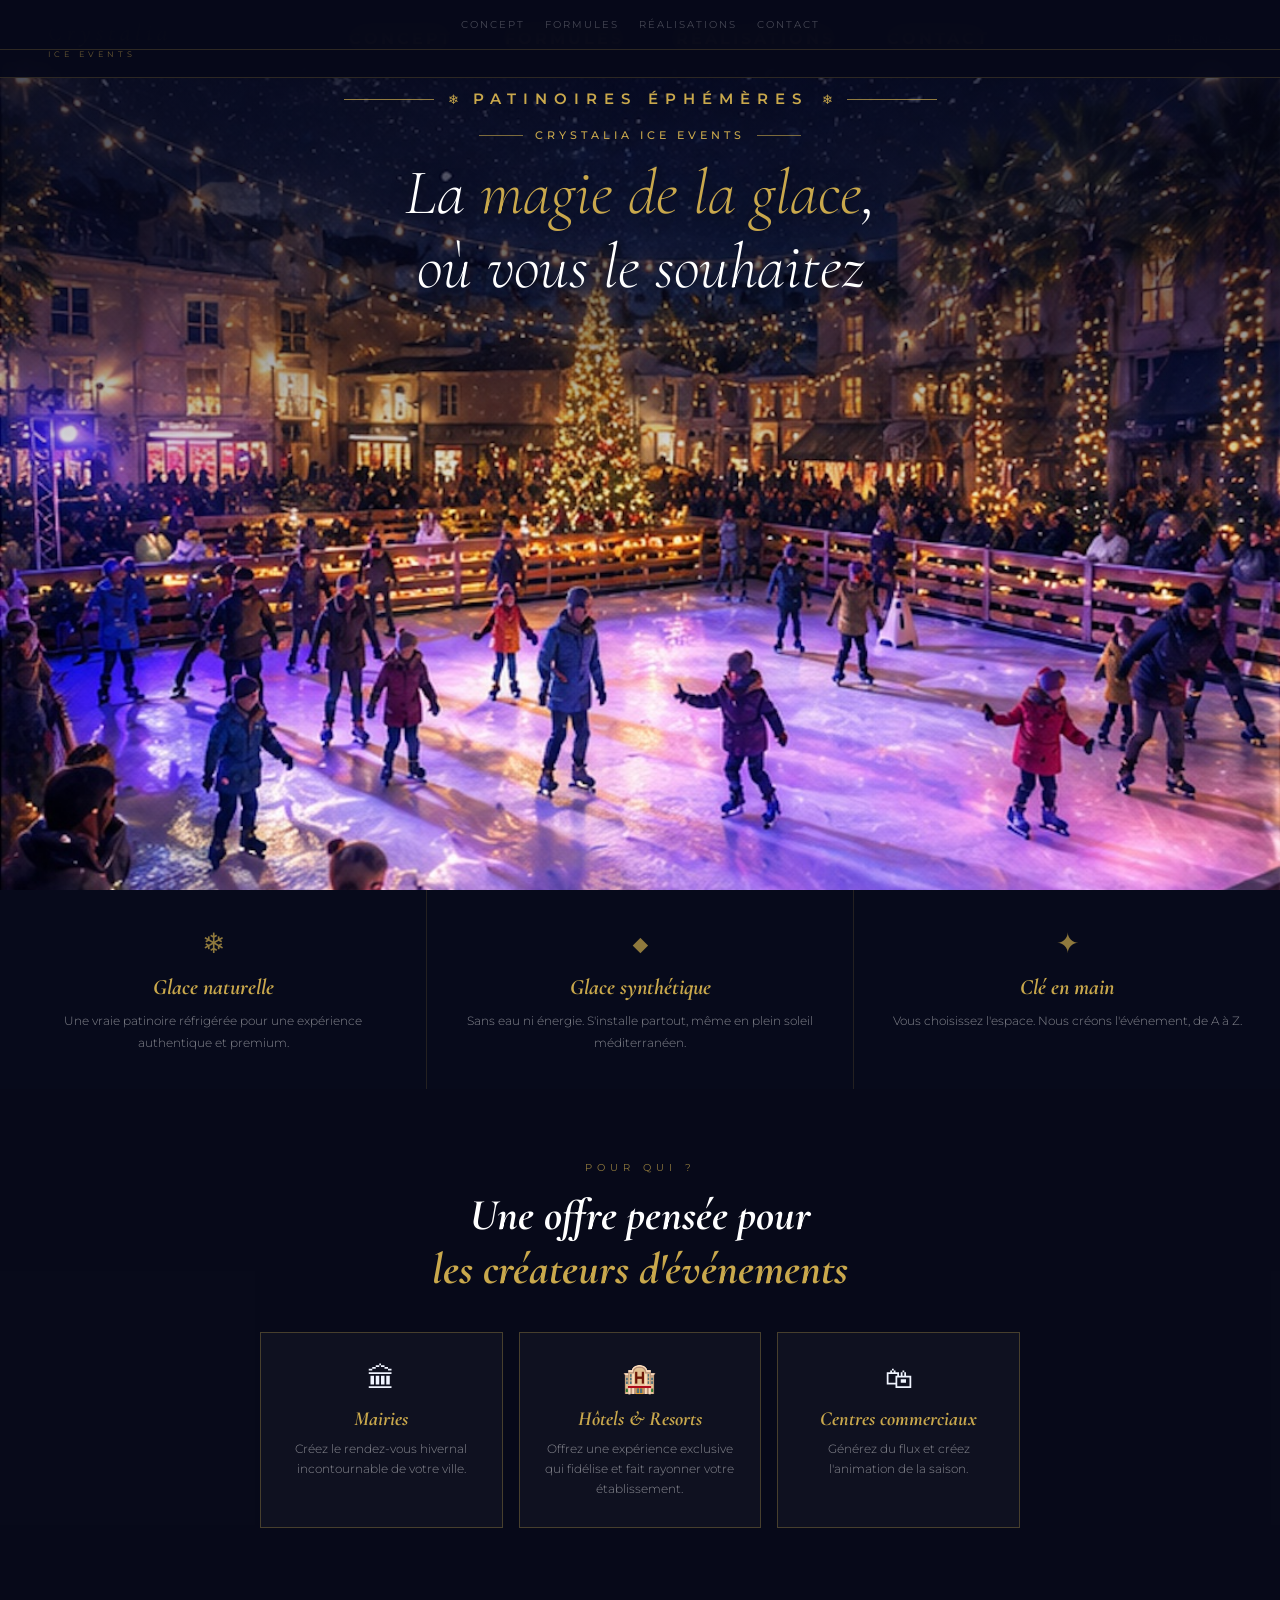
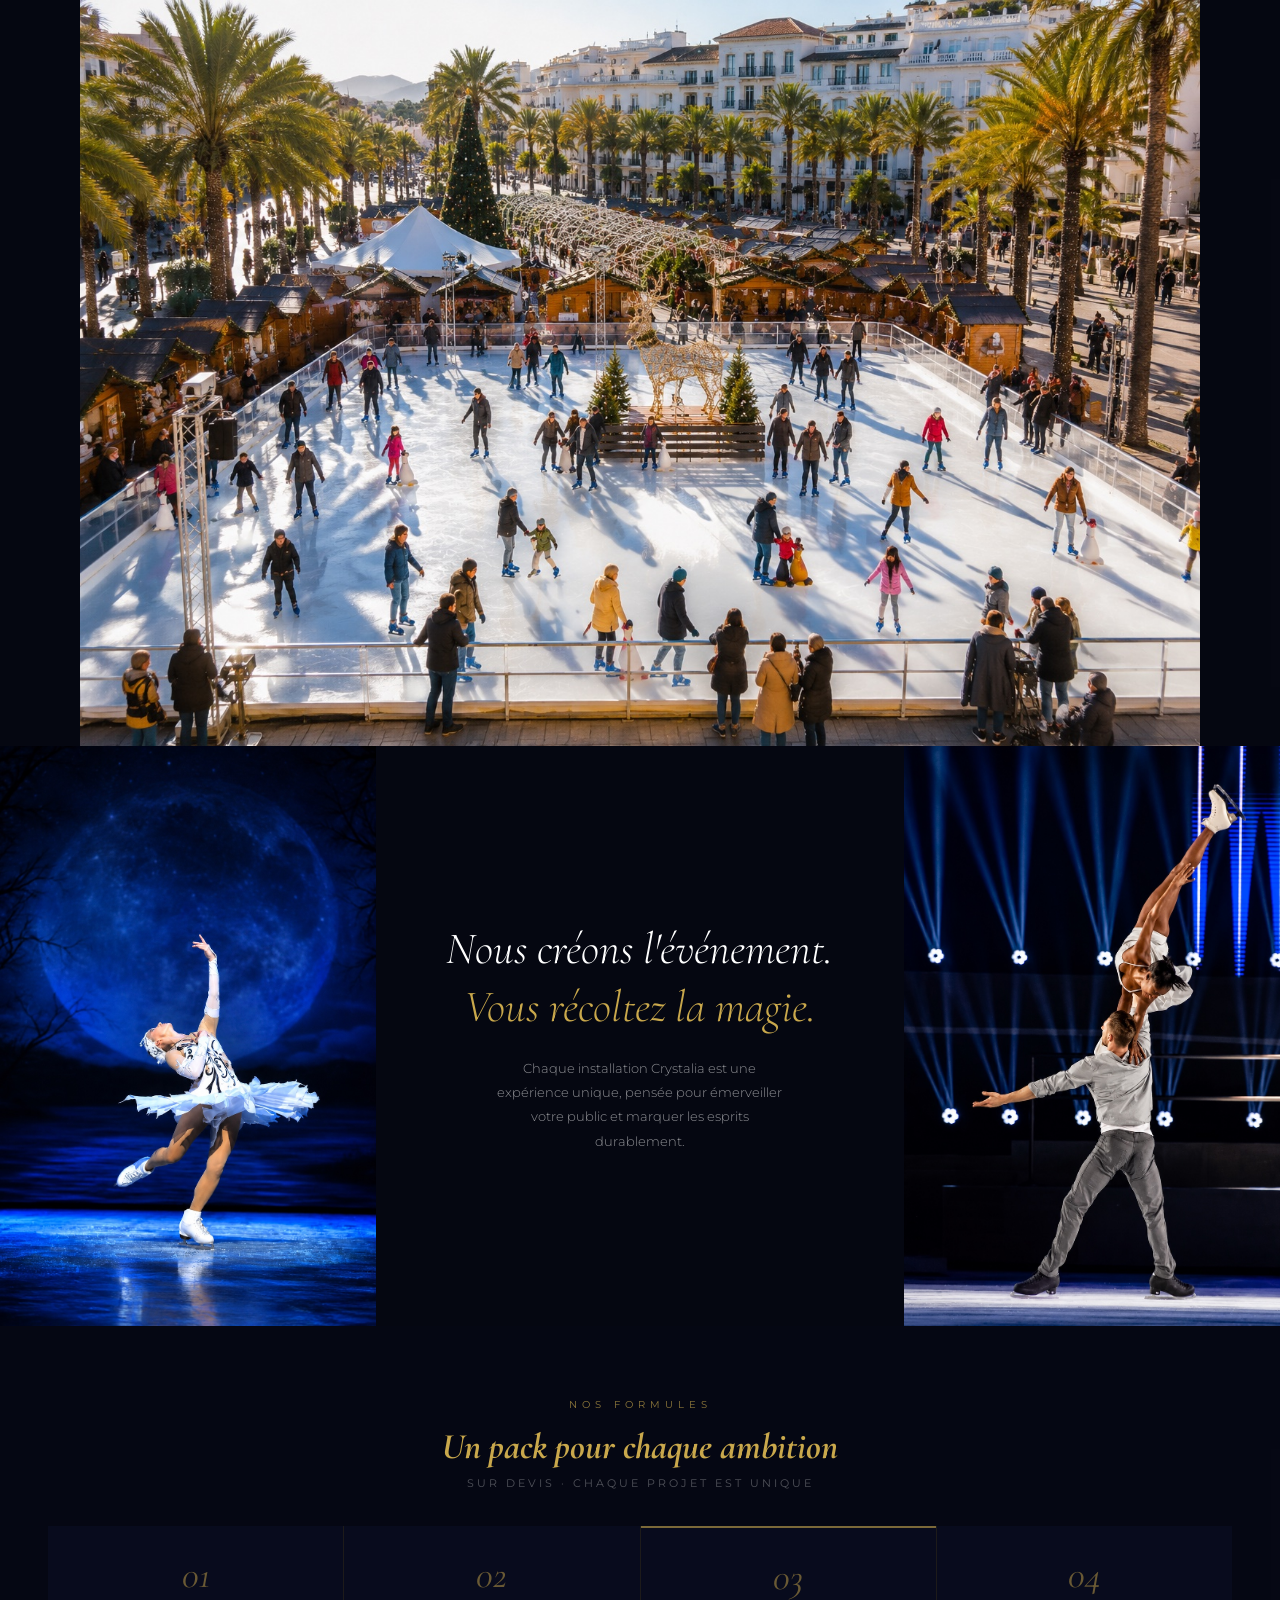
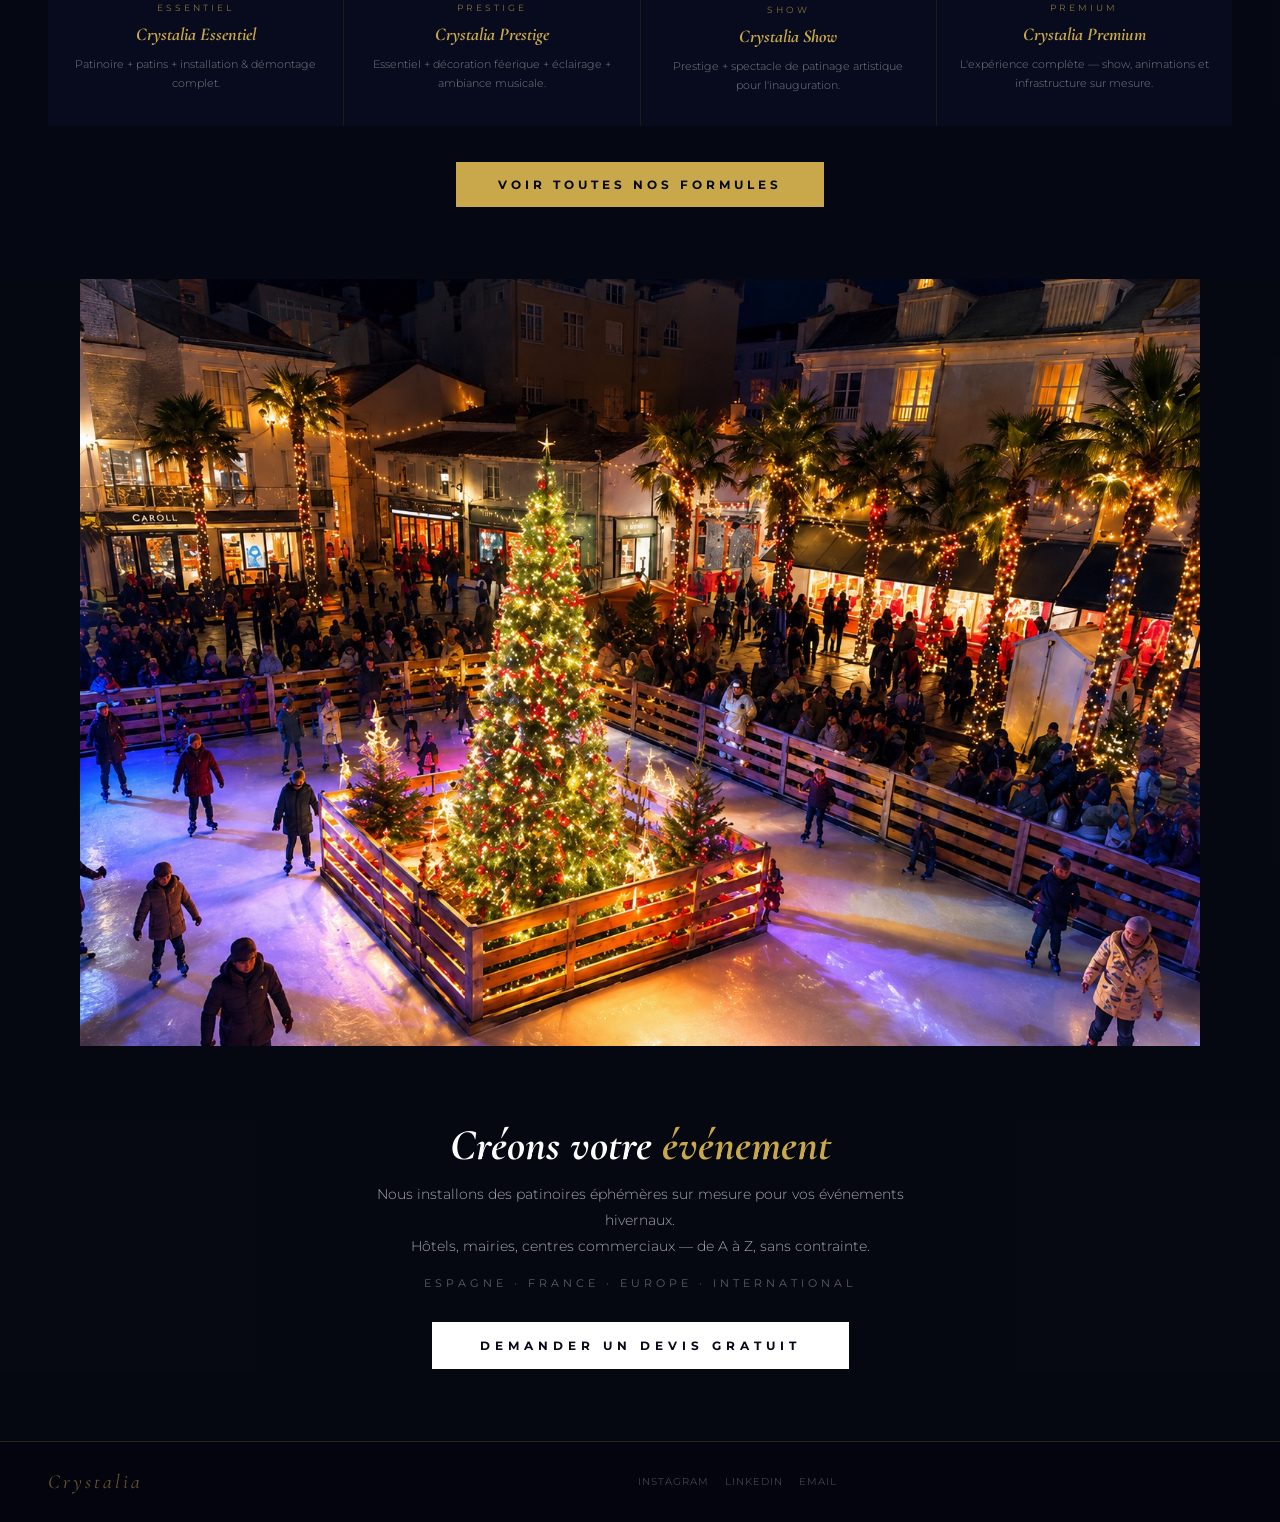
==== index.html @ fbc1ef0c "Update index.html" ====
<!DOCTYPE html>
<html lang="fr">
<head>
  <meta charset="UTF-8" />
  <meta name="viewport" content="width=device-width, initial-scale=1.0" />
  <title>Crystalia Ice — Patinoires éphémères de prestige</title>
  <meta name="description" content="Crystalia Ice crée des patinoires éphémères sur mesure pour hôtels, mairies et centres commerciaux." />
  <link rel="preconnect" href="https://fonts.googleapis.com" />
  <link rel="preconnect" href="https://fonts.gstatic.com" crossorigin />
  <link href="https://fonts.googleapis.com/css2?family=Cormorant+Garamond:ital,wght@0,300;0,400;0,500;1,300;1,400;1,500&family=Montserrat:wght@300;400;500;600;700&display=swap" rel="stylesheet" />
  <style>
    * { box-sizing: border-box; margin: 0; padding: 0; }
    :root { --gold: #c9a84c; --night: #07091a; }
    html { scroll-behavior: smooth; }
    body { background: var(--night); color: #f0f4ff; font-family: 'Montserrat', sans-serif; overflow-x: hidden; }

    /* ── NAV ── */
    nav {
      position: fixed;
      top: 0; left: 0; right: 0;
      z-index: 999;
      display: flex;
      justify-content: space-between;
      align-items: center;
      padding: 18px 48px;
      background: rgba(7,9,26,0.95);
      border-bottom: 1px solid rgba(201,168,76,0.2);
      backdrop-filter: blur(12px);
    }
    .nav-logo { text-decoration: none; display: block; }
    .nav-logo-main { font-family: 'Cormorant Garamond', serif; font-size: 24px; font-style: italic; color: var(--gold); letter-spacing: 5px; display: block; }
    .nav-logo-sub { font-size: 8px; letter-spacing: 4px; color: rgba(201,168,76,0.5); text-transform: uppercase; margin-top: 2px; display: block; text-decoration: none; }
    .nav-links { display: flex; gap: 52px; list-style: none; }
    .nav-links a { font-size: 16px; color: var(--gold); letter-spacing: 3px; text-transform: uppercase; font-weight: 700; text-decoration: none; }
    .nav-links a:hover { color: var(--gold); }
    .nav-lang { display: flex; gap: 10px; }
    .nav-lang span { font-size: 11px; color: rgba(255,255,255,0.4); cursor: pointer; }
    .nav-lang span.active { color: var(--gold); }

    /* ── HERO ── */
    .hero {
      margin-top: 62px;
      position: relative;
      height: 92vh;
      min-height: 600px;
      overflow: hidden;
      display: flex;
      flex-direction: column;
      justify-content: flex-start;
    }
    .hero-img {
      position: absolute;
      inset: 0;
      width: 100%;
      height: 100%;
      object-fit: cover;
      object-position: center;
      z-index: 0;
    }
    .hero-gradient {
      position: absolute;
      inset: 0;
      background: linear-gradient(
        to bottom,
        rgba(7,9,26,0.72) 0%,
        rgba(7,9,26,0.55) 25%,
        rgba(7,9,26,0.0) 55%,
        rgba(7,9,26,0.0) 100%
      );
      z-index: 1;
    }
    /* TAG EN HAUT */
    .hero-top-tag {
      position: relative;
      z-index: 2;
      text-align: center;
      padding: 22px 40px 0;
    }
    .tag-orn {
      display: inline-flex;
      align-items: center;
      gap: 14px;
    }
    .tag-line {
      width: 90px;
      height: 0.5px;
      background: rgba(201,168,76,0.7);
    }
    .tag-flake {
      color: var(--gold);
      font-size: 13px;
    }
    .tag-label {
      font-family: 'Montserrat', sans-serif;
      font-size: 15px;
      font-weight: 600;
      letter-spacing: 7px;
      color: var(--gold);
      text-transform: uppercase;
    }
    /* TEXTE SOUS LE TAG */
    .hero-text {
      position: relative;
      z-index: 2;
      width: 100%;
      text-align: center;
      padding: 20px 40px 0;
    }
    .hero-orn { display: flex; align-items: center; gap: 12px; justify-content: center; margin-bottom: 14px; }
    .orn-line { width: 44px; height: 0.5px; background: rgba(201,168,76,0.6); }
    .orn-tag { font-size: 11px; letter-spacing: 4px; color: var(--gold); text-transform: uppercase; font-weight: 500; }
    .hero-text h1 {
      font-family: 'Cormorant Garamond', serif;
      font-size: clamp(36px, 5vw, 64px);
      font-weight: 300;
      font-style: italic;
      color: #fff;
      line-height: 1.15;
      margin-bottom: 14px;
      text-shadow: 0 2px 20px rgba(0,0,0,0.6);
    }
    .hero-text h1 em { color: var(--gold); }
    .hero-text p {
      font-size: 15px;
      color: rgba(255,255,255,0.9);
      max-width: 520px;
      line-height: 1.8;
      margin: 0 auto 28px;
      font-weight: 300;
      text-shadow: 0 1px 8px rgba(0,0,0,0.6);
    }
    .btn-white { background: #fff; color: var(--night); padding: 16px 48px; font-size: 12px; font-weight: 700; letter-spacing: 5px; text-transform: uppercase; border: none; cursor: pointer; font-family: 'Montserrat', sans-serif; text-decoration: none; display: inline-block; }
    .btn-gold { background: var(--gold); color: var(--night); padding: 15px 42px; font-size: 12px; font-weight: 700; letter-spacing: 4px; text-transform: uppercase; border: none; cursor: pointer; font-family: 'Montserrat', sans-serif; text-decoration: none; display: inline-block; }

    /* ── PILIERS ── */
    .piliers { display: grid; grid-template-columns: repeat(3, 1fr); gap: 1px; background: rgba(201,168,76,0.15); }
    .pilier { background: rgba(8,11,28,0.99); padding: 36px 28px; text-align: center; }
    .pilier-icon { font-size: 28px; color: rgba(201,168,76,0.7); margin-bottom: 14px; display: block; }
    .pilier h3 { font-family: 'Cormorant Garamond', serif; font-size: 22px; font-style: italic; color: var(--gold); margin-bottom: 10px; }
    .pilier p { font-size: 12px; color: rgba(255,255,255,0.5); line-height: 1.8; font-weight: 300; }

    /* ── SECTIONS TEXTE ── */
    .sec-tag { font-size: 10px; letter-spacing: 5px; color: rgba(201,168,76,0.7); text-transform: uppercase; margin-bottom: 14px; display: block; }
    .section-dark { background: rgba(8,10,26,0.99); padding: 72px 48px; text-align: center; }
    .section-dark h2 { font-family: 'Cormorant Garamond', serif; font-size: clamp(28px, 4vw, 44px); font-style: italic; color: #fff; margin-bottom: 36px; }
    .section-dark h2 em { color: var(--gold); }

    /* ── CIBLES ── */
    .cibles-grid { display: grid; grid-template-columns: repeat(3, 1fr); gap: 16px; max-width: 760px; margin: 0 auto; }
    .cible { border: 0.5px solid rgba(201,168,76,0.3); padding: 28px 22px; background: rgba(255,255,255,0.03); }
    .cible-icon { font-size: 28px; margin-bottom: 12px; display: block; }
    .cible h3 { font-family: 'Cormorant Garamond', serif; font-size: 20px; font-style: italic; color: var(--gold); margin-bottom: 8px; }
    .cible p { font-size: 12px; color: rgba(255,255,255,0.5); line-height: 1.65; font-weight: 300; }

    /* ── IMAGE SECTION ── */
    .section-image { background: rgba(6,8,18,0.99); padding: 0 80px 0; line-height: 0; }
    .section-image img { width: 100%; height: auto; display: block; }

    /* ── TRIO ── */
    .section-trio { display: grid; grid-template-columns: 1fr 1.4fr 1fr; background: rgba(6,8,18,0.99); min-height: 580px; }
    .trio-photo { overflow: hidden; }
    .trio-photo img { width: 100%; height: 100%; object-fit: cover; object-position: center top; display: block; }
    .trio-text { display: flex; flex-direction: column; align-items: center; justify-content: center; text-align: center; padding: 60px 40px; background: rgba(6,8,18,0.99); }
    .trio-text h2 { font-family: 'Cormorant Garamond', serif; font-size: clamp(28px, 3.5vw, 48px); font-style: italic; font-weight: 300; color: #fff; line-height: 1.3; margin-bottom: 20px; }
    .trio-text h2 em { color: var(--gold); }
    .trio-text p { font-size: 13px; color: rgba(255,255,255,0.55); line-height: 1.85; font-weight: 300; max-width: 300px; }

    /* ── FORMULES ── */
    .formules { background: rgba(6,8,20,0.99); padding: 72px 48px; }
    .formules-header { text-align: center; margin-bottom: 36px; }
    .formules-header h2 { font-family: 'Cormorant Garamond', serif; font-size: clamp(26px, 4vw, 36px); font-style: italic; color: #fff; margin-bottom: 8px; }
    .formules-header h2 em { color: var(--gold); }
    .formules-header p { font-size: 11px; color: rgba(255,255,255,0.3); letter-spacing: 3px; text-transform: uppercase; }
    .formules-grid { display: grid; grid-template-columns: repeat(4, 1fr); gap: 1px; background: rgba(201,168,76,0.12); margin-bottom: 36px; }
    .f-card { background: rgba(9,12,30,0.99); padding: 30px 20px; text-align: center; }
    .f-card.featured { border-top: 2px solid rgba(201,168,76,0.6); }
    .f-num { font-family: 'Cormorant Garamond', serif; font-size: 38px; font-style: italic; color: rgba(201,168,76,0.5); line-height: 1; margin-bottom: 8px; }
    .f-tag { font-size: 9px; letter-spacing: 3px; text-transform: uppercase; color: rgba(201,168,76,0.65); margin-bottom: 10px; display: block; }
    .f-card h3 { font-family: 'Cormorant Garamond', serif; font-size: 18px; font-style: italic; color: var(--gold); margin-bottom: 10px; }
    .f-card p { font-size: 11px; color: rgba(255,255,255,0.45); line-height: 1.75; font-weight: 300; }
    .formules-cta { text-align: center; }

    /* ── CTA ── */
    .section-cta { background: rgba(6,8,18,0.99); padding: 72px 48px; text-align: center; }
    .section-cta h2 { font-family: 'Cormorant Garamond', serif; font-size: clamp(28px, 4vw, 44px); font-style: italic; color: #fff; margin-bottom: 10px; }
    .section-cta h2 em { color: var(--gold); }
    .section-cta .cta-desc { font-size: 14px; color: rgba(255,255,255,0.65); line-height: 1.85; font-weight: 300; max-width: 560px; margin: 0 auto 16px; letter-spacing: 0; text-transform: none; }
    .section-cta .cta-sub { font-size: 11px; color: rgba(255,255,255,0.35); letter-spacing: 4px; text-transform: uppercase; margin-bottom: 32px; }

    /* ── FOOTER ── */
    footer { padding: 28px 48px; background: rgba(4,5,14,0.99); border-top: 0.5px solid rgba(201,168,76,0.2); display: grid; grid-template-columns: 1fr 1fr 1fr; align-items: center; }
    .footer-logo { font-family: 'Cormorant Garamond', serif; font-size: 20px; font-style: italic; color: rgba(201,168,76,0.5); letter-spacing: 3px; }
    .footer-nav { display: flex; gap: 20px; justify-content: center; }
    .footer-nav a { font-size: 10px; color: rgba(255,255,255,0.25); letter-spacing: 2px; text-transform: uppercase; text-decoration: none; }
    .footer-nav a:hover { color: var(--gold); }
    .footer-social { display: flex; gap: 16px; justify-content: flex-end; }
    .footer-social a { font-size: 10px; color: rgba(255,255,255,0.25); letter-spacing: 1px; text-transform: uppercase; text-decoration: none; }
    .footer-social a:hover { color: var(--gold); }

    @media (max-width: 768px) {
      nav { padding: 14px 20px; }
      .nav-links { display: none; }
      .piliers { grid-template-columns: 1fr; }
      .cibles-grid { grid-template-columns: 1fr; }
      .formules-grid { grid-template-columns: 1fr 1fr; }
      .section-trio { grid-template-columns: 1fr; }
      .section-image { padding: 0 20px; }
      footer { grid-template-columns: 1fr; gap: 16px; text-align: center; }
      .footer-nav, .footer-social { justify-content: center; }
    }
  </style>
</head>
<body>

  <!-- NAV -->
  <nav>
    <a href="index.html" class="nav-logo">
      <span class="nav-logo-main">Crystalia</span>
      <span class="nav-logo-sub">Ice Events</span>
    </a>
    <ul class="nav-links">
      <li><a href="concept.html">Concept</a></li>
      <li><a href="formules.html">Formules</a></li>
      <li><a href="realisations.html">Réalisations</a></li>
      <li><a href="contact.html">Contact</a></li>
    </ul>
    <div class="nav-lang">
      <span class="active">FR</span>
      <span>EN</span>
      <span>ES</span>
    </div>
  </nav>

  <!-- HERO -->
  <div class="hero">
    <img class="hero-img" src="hero-bg.jpg" alt="Patinoire féerique de nuit" />
    <div class="hero-gradient"></div>
    <div class="hero-top-tag">
      <div class="tag-orn">
        <div class="tag-line"></div>
        <span class="tag-flake">❄</span>
        <span class="tag-label">Patinoires éphémères</span>
        <span class="tag-flake">❄</span>
        <div class="tag-line"></div>
      </div>
    </div>
    <div class="hero-text">
      <div class="hero-orn">
        <div class="orn-line"></div>
        <span class="orn-tag">Crystalia Ice Events</span>
        <div class="orn-line"></div>
      </div>
      <h1>La <em>magie de la glace</em>,<br>où vous le souhaitez</h1>
    </div>
  </div>

  <!-- PILIERS -->
  <section class="piliers">
    <div class="pilier">
      <span class="pilier-icon">❄</span>
      <h3>Glace naturelle</h3>
      <p>Une vraie patinoire réfrigérée pour une expérience authentique et premium.</p>
    </div>
    <div class="pilier">
      <span class="pilier-icon">◆</span>
      <h3>Glace synthétique</h3>
      <p>Sans eau ni énergie. S'installe partout, même en plein soleil méditerranéen.</p>
    </div>
    <div class="pilier">
      <span class="pilier-icon">✦</span>
      <h3>Clé en main</h3>
      <p>Vous choisissez l'espace. Nous créons l'événement, de A à Z.</p>
    </div>
  </section>

  <!-- CIBLES -->
  <section class="section-dark">
    <span class="sec-tag">Pour qui ?</span>
    <h2>Une offre pensée pour<br><em>les créateurs d'événements</em></h2>
    <div class="cibles-grid">
      <div class="cible">
        <span class="cible-icon">🏛</span>
        <h3>Mairies</h3>
        <p>Créez le rendez-vous hivernal incontournable de votre ville.</p>
      </div>
      <div class="cible">
        <span class="cible-icon">🏨</span>
        <h3>Hôtels & Resorts</h3>
        <p>Offrez une expérience exclusive qui fidélise et fait rayonner votre établissement.</p>
      </div>
      <div class="cible">
        <span class="cible-icon">🛍</span>
        <h3>Centres commerciaux</h3>
        <p>Générez du flux et créez l'animation de la saison.</p>
      </div>
    </div>
  </section>

  <!-- IMAGE 1 -->
  <div class="section-image">
    <img src="cta-bg.jpg" alt="Patinoire de jour" />
  </div>

  <!-- TRIO -->
  <section class="section-trio">
    <div class="trio-photo">
      <img src="show-left.jpg" alt="Patinage artistique solo" />
    </div>
    <div class="trio-text">
      <h2>Nous créons l'événement.<br><em>Vous récoltez la magie.</em></h2>
      <p>Chaque installation Crystalia est une expérience unique, pensée pour émerveiller votre public et marquer les esprits durablement.</p>
    </div>
    <div class="trio-photo">
      <img src="show-right.jpg" alt="Duo de patinage artistique" />
    </div>
  </section>

  <!-- FORMULES -->
  <section class="formules">
    <div class="formules-header">
      <span class="sec-tag">Nos formules</span>
      <h2><em>Un pack pour chaque ambition</em></h2>
      <p>Sur devis · Chaque projet est unique</p>
    </div>
    <div class="formules-grid">
      <div class="f-card">
        <div class="f-num">01</div>
        <span class="f-tag">Essentiel</span>
        <h3>Crystalia Essentiel</h3>
        <p>Patinoire + patins + installation & démontage complet.</p>
      </div>
      <div class="f-card">
        <div class="f-num">02</div>
        <span class="f-tag">Prestige</span>
        <h3>Crystalia Prestige</h3>
        <p>Essentiel + décoration féerique + éclairage + ambiance musicale.</p>
      </div>
      <div class="f-card featured">
        <div class="f-num">03</div>
        <span class="f-tag">Show</span>
        <h3>Crystalia Show</h3>
        <p>Prestige + spectacle de patinage artistique pour l'inauguration.</p>
      </div>
      <div class="f-card">
        <div class="f-num">04</div>
        <span class="f-tag">Premium</span>
        <h3>Crystalia Premium</h3>
        <p>L'expérience complète — show, animations et infrastructure sur mesure.</p>
      </div>
    </div>
    <div class="formules-cta">
      <a href="formules.html" class="btn-gold">Voir toutes nos formules</a>
    </div>
  </section>

  <!-- IMAGE 3 -->
  <div class="section-image">
    <img src="cibles-bg.jpg" alt="Patinoire vue aérienne" />
  </div>

  <!-- CTA -->
  <section class="section-cta">
    <h2>Créons votre <em>événement</em></h2>
    <p class="cta-desc">Nous installons des patinoires éphémères sur mesure pour vos événements hivernaux.<br>Hôtels, mairies, centres commerciaux — de A à Z, sans contrainte.</p>
    <p class="cta-sub">Espagne · France · Europe · International</p>
    <a href="contact.html" class="btn-white">Demander un devis gratuit</a>
  </section>

  <!-- FOOTER -->
  <footer>
    <div class="footer-logo">Crystalia</div>
    <nav class="footer-nav">
      <a href="concept.html">Concept</a>
      <a href="formules.html">Formules</a>
      <a href="realisations.html">Réalisations</a>
      <a href="contact.html">Contact</a>
    </nav>
    <div class="footer-social">
      <a href="#" target="_blank">Instagram</a>
      <a href="#" target="_blank">LinkedIn</a>
      <a href="mailto:contact@crystalia-ice.com">Email</a>
    </div>
  </footer>

  <script>
    window.addEventListener('scroll', () => {
      document.querySelector('nav').style.background = window.scrollY > 50
        ? 'rgba(7,9,26,0.99)'
        : 'rgba(7,9,26,0.95)';
    });
  </script>
</body>
</html>
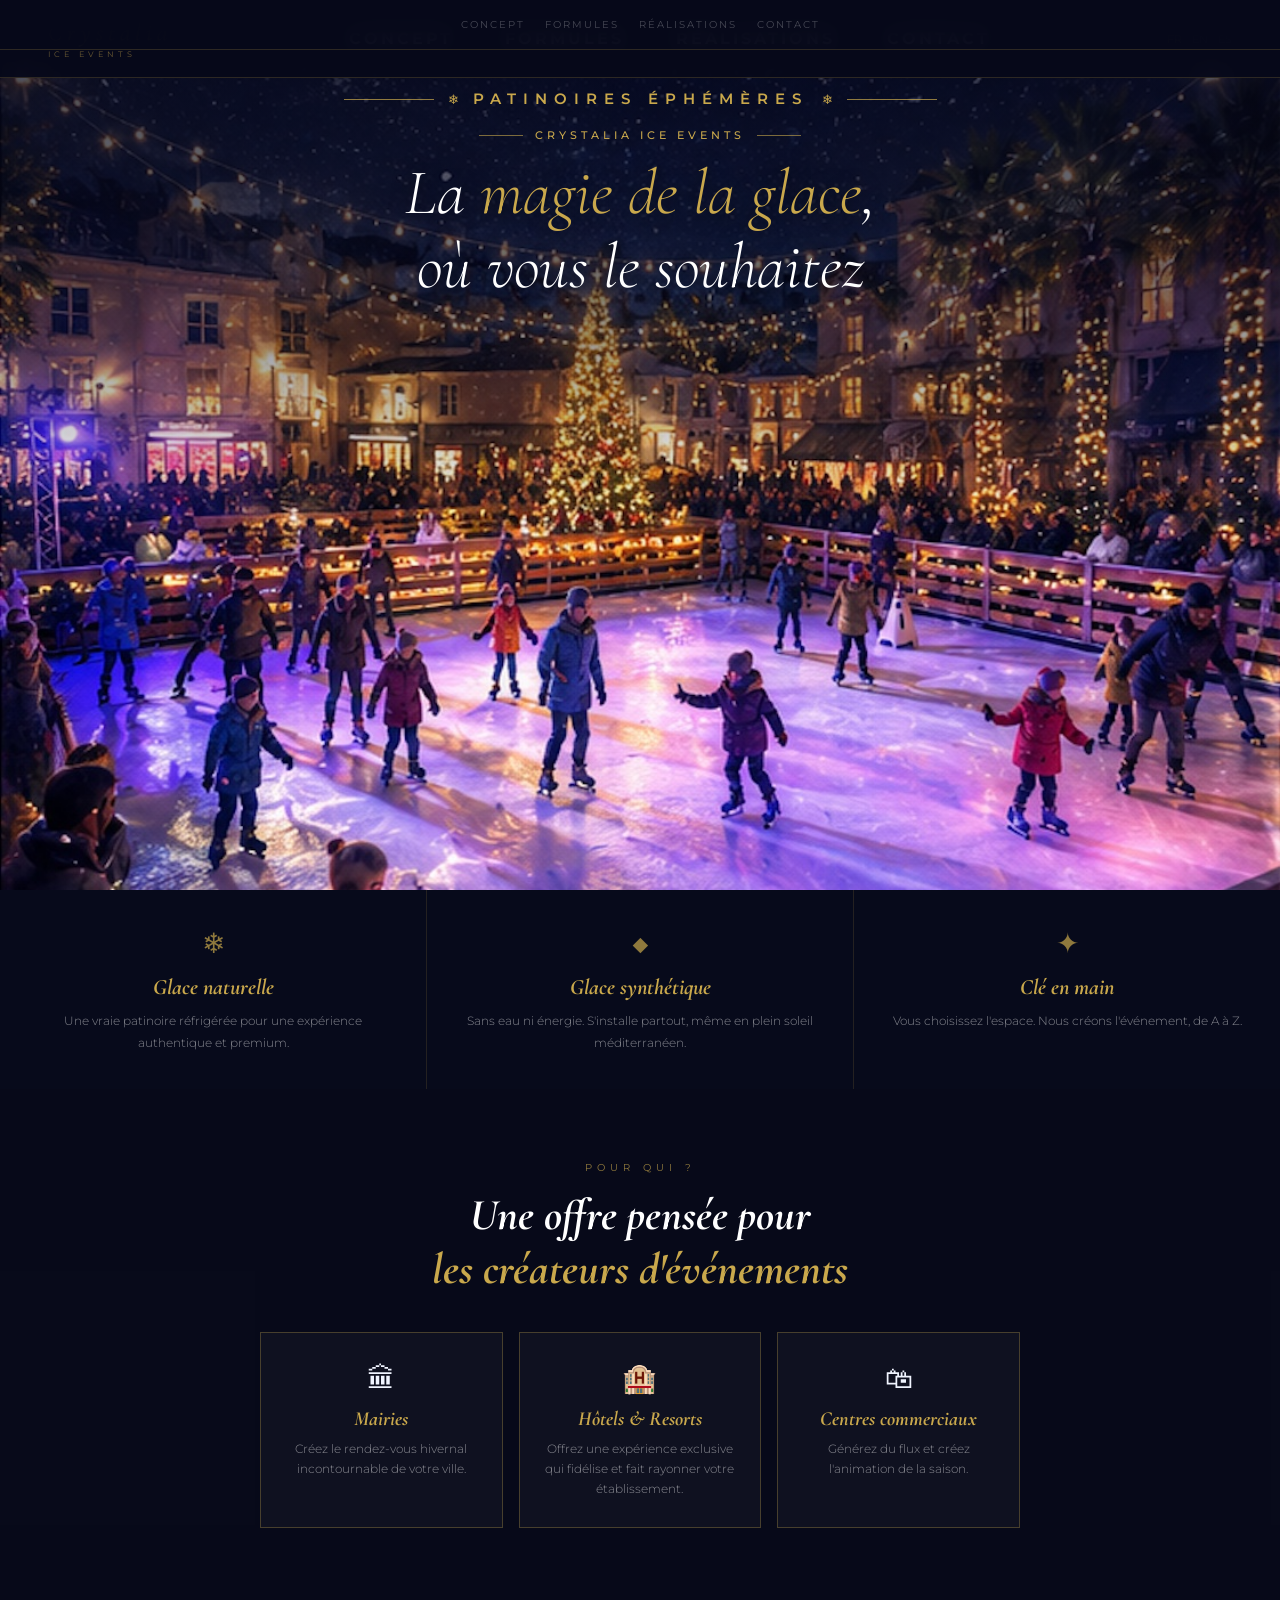
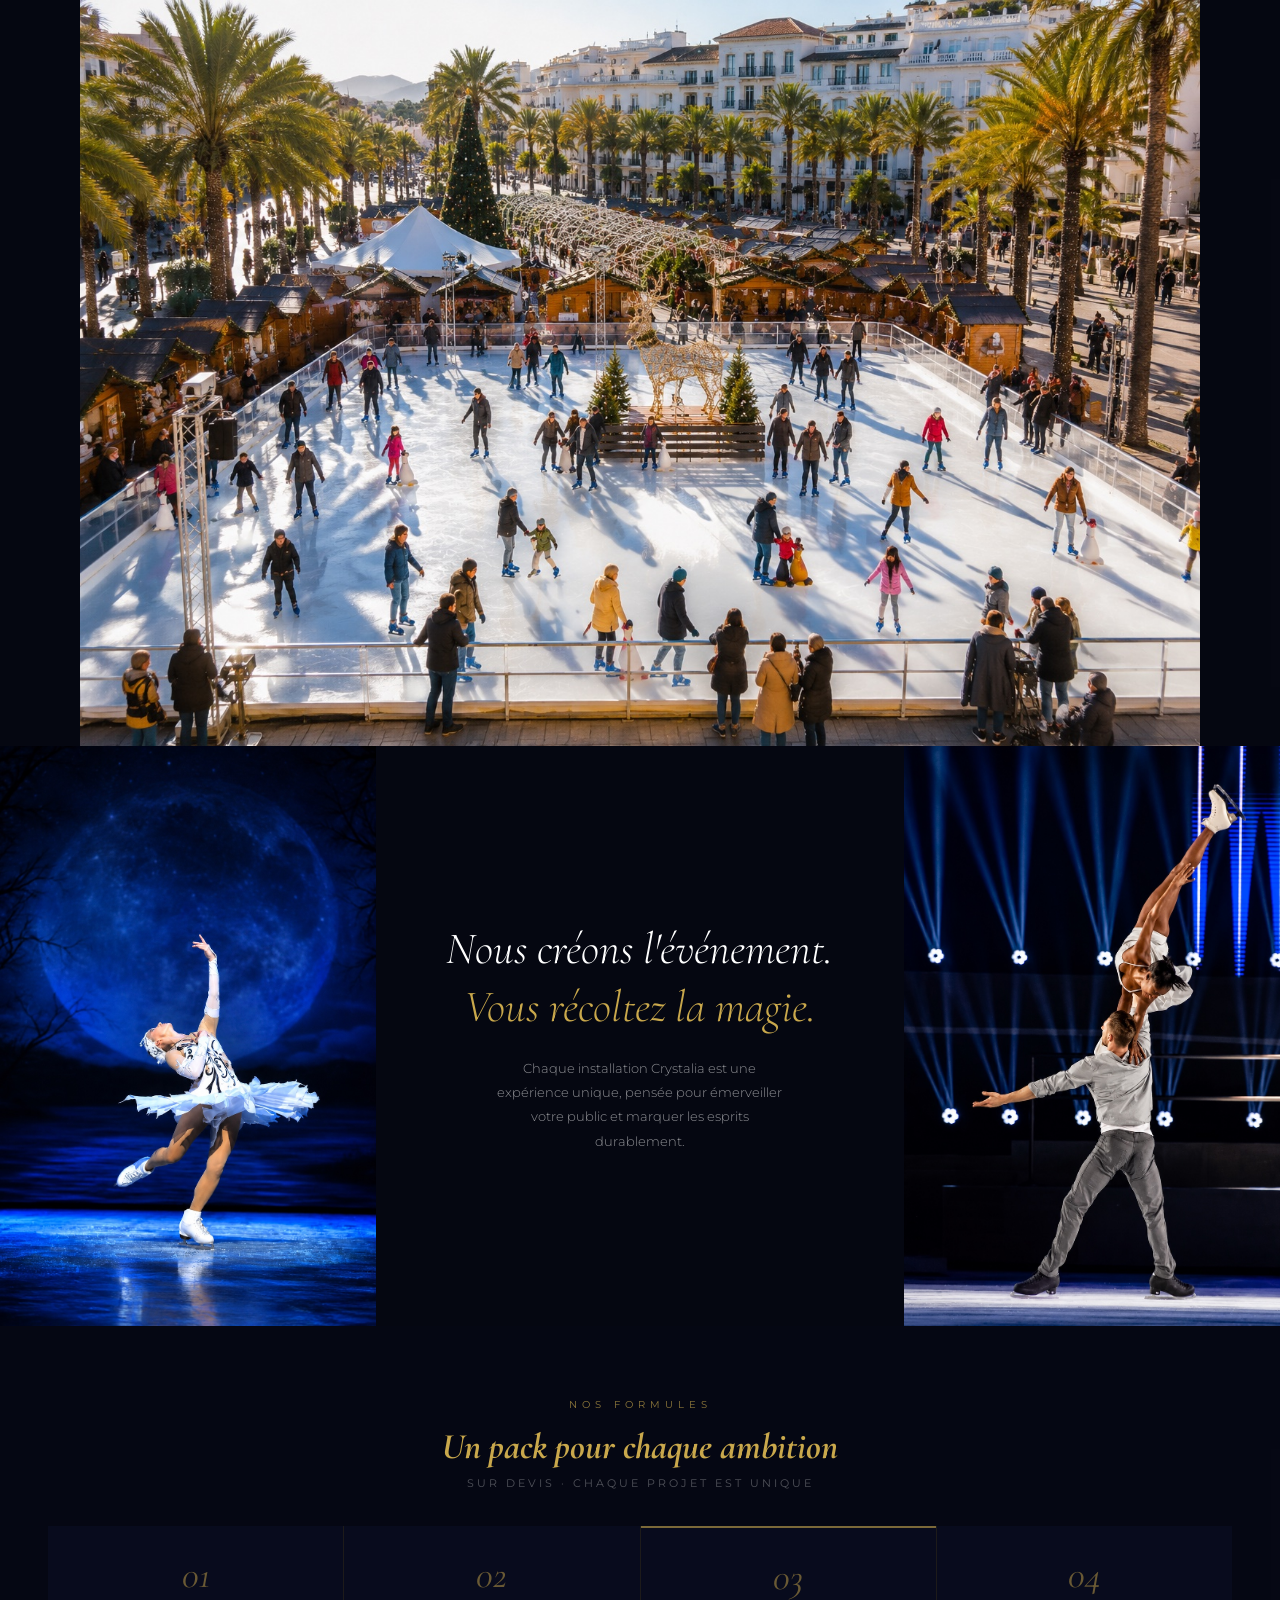
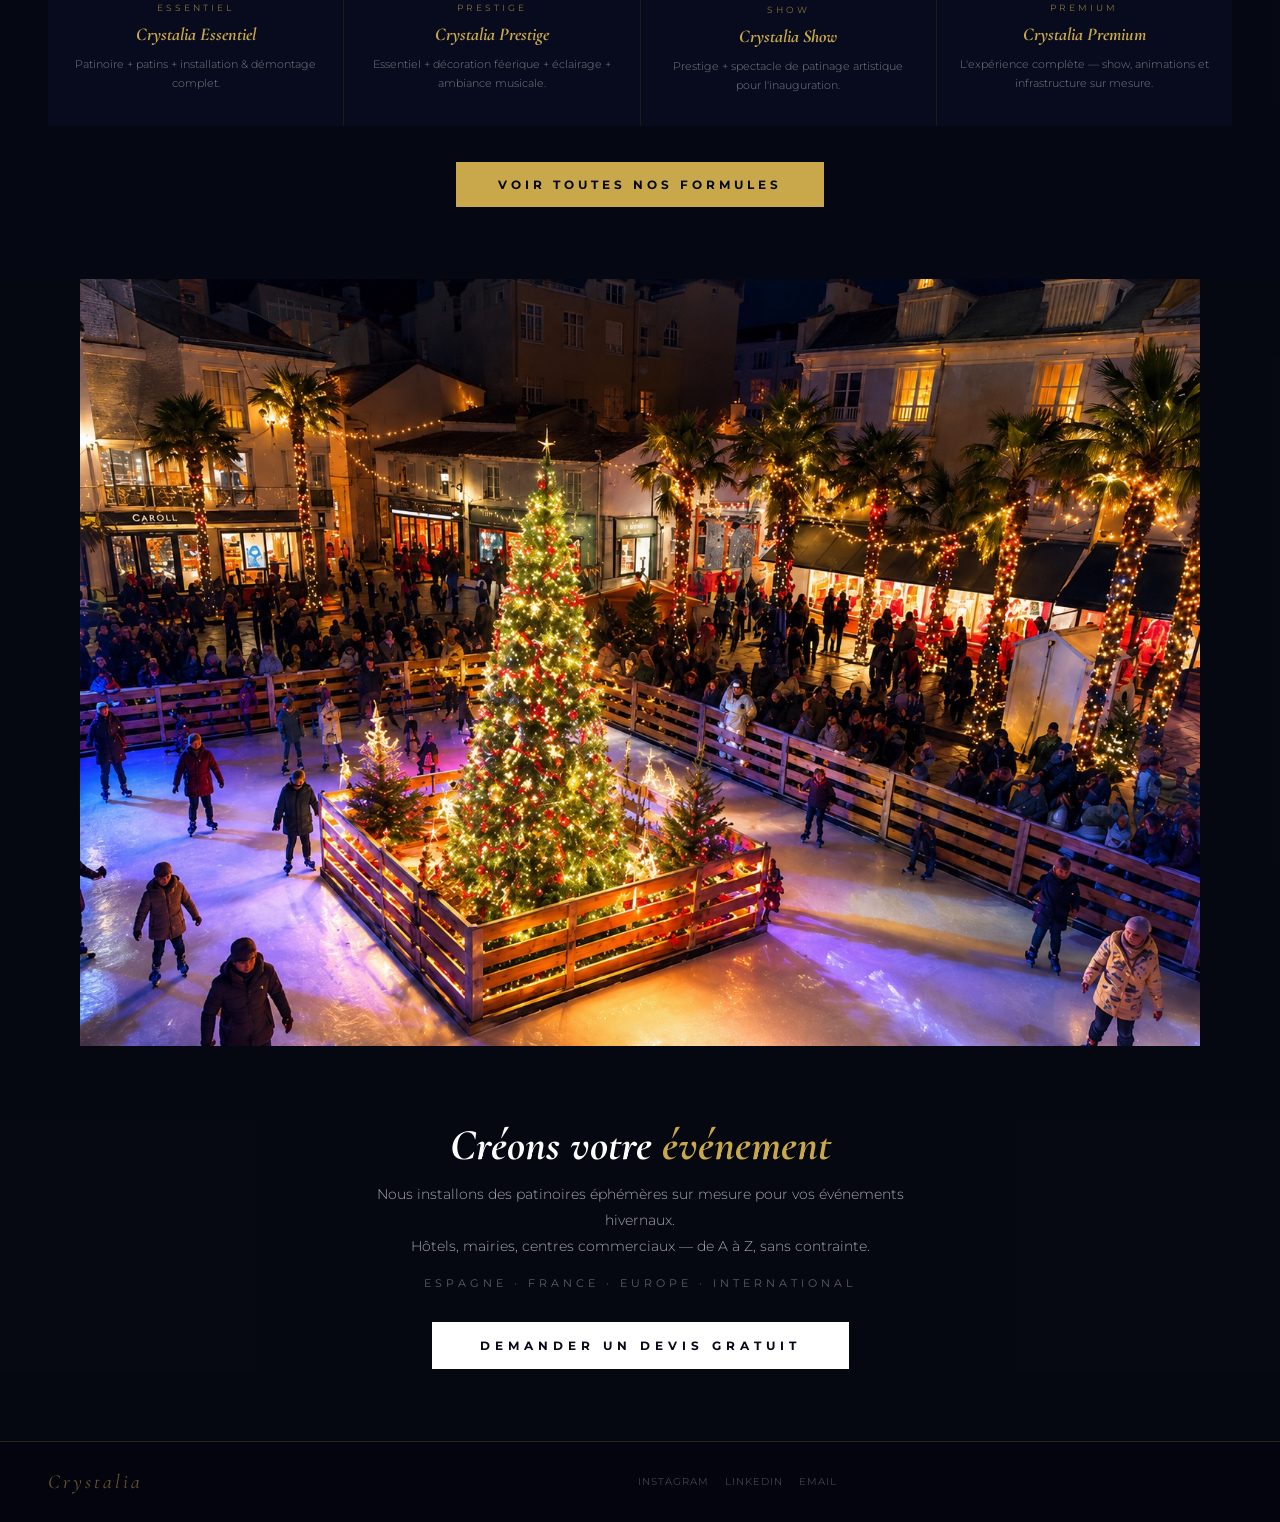
==== commit b86cb462: "Add files via upload" ====
--- a/index.html
+++ b/index.html
@@ -31,7 +31,7 @@
     .nav-logo-main { font-family: 'Cormorant Garamond', serif; font-size: 24px; font-style: italic; color: var(--gold); letter-spacing: 5px; display: block; }
     .nav-logo-sub { font-size: 8px; letter-spacing: 4px; color: rgba(201,168,76,0.5); text-transform: uppercase; margin-top: 2px; display: block; text-decoration: none; }
     .nav-links { display: flex; gap: 52px; list-style: none; }
-    .nav-links a { font-size: 16px; color: var(--gold); letter-spacing: 3px; text-transform: uppercase; font-weight: 700; text-decoration: none; }
+    .nav-links a { font-size: 16px; color: #ffffff; letter-spacing: 3px; text-transform: uppercase; font-weight: 700; text-decoration: none; }
     .nav-links a:hover { color: var(--gold); }
     .nav-lang { display: flex; gap: 10px; }
     .nav-lang span { font-size: 11px; color: rgba(255,255,255,0.4); cursor: pointer; }
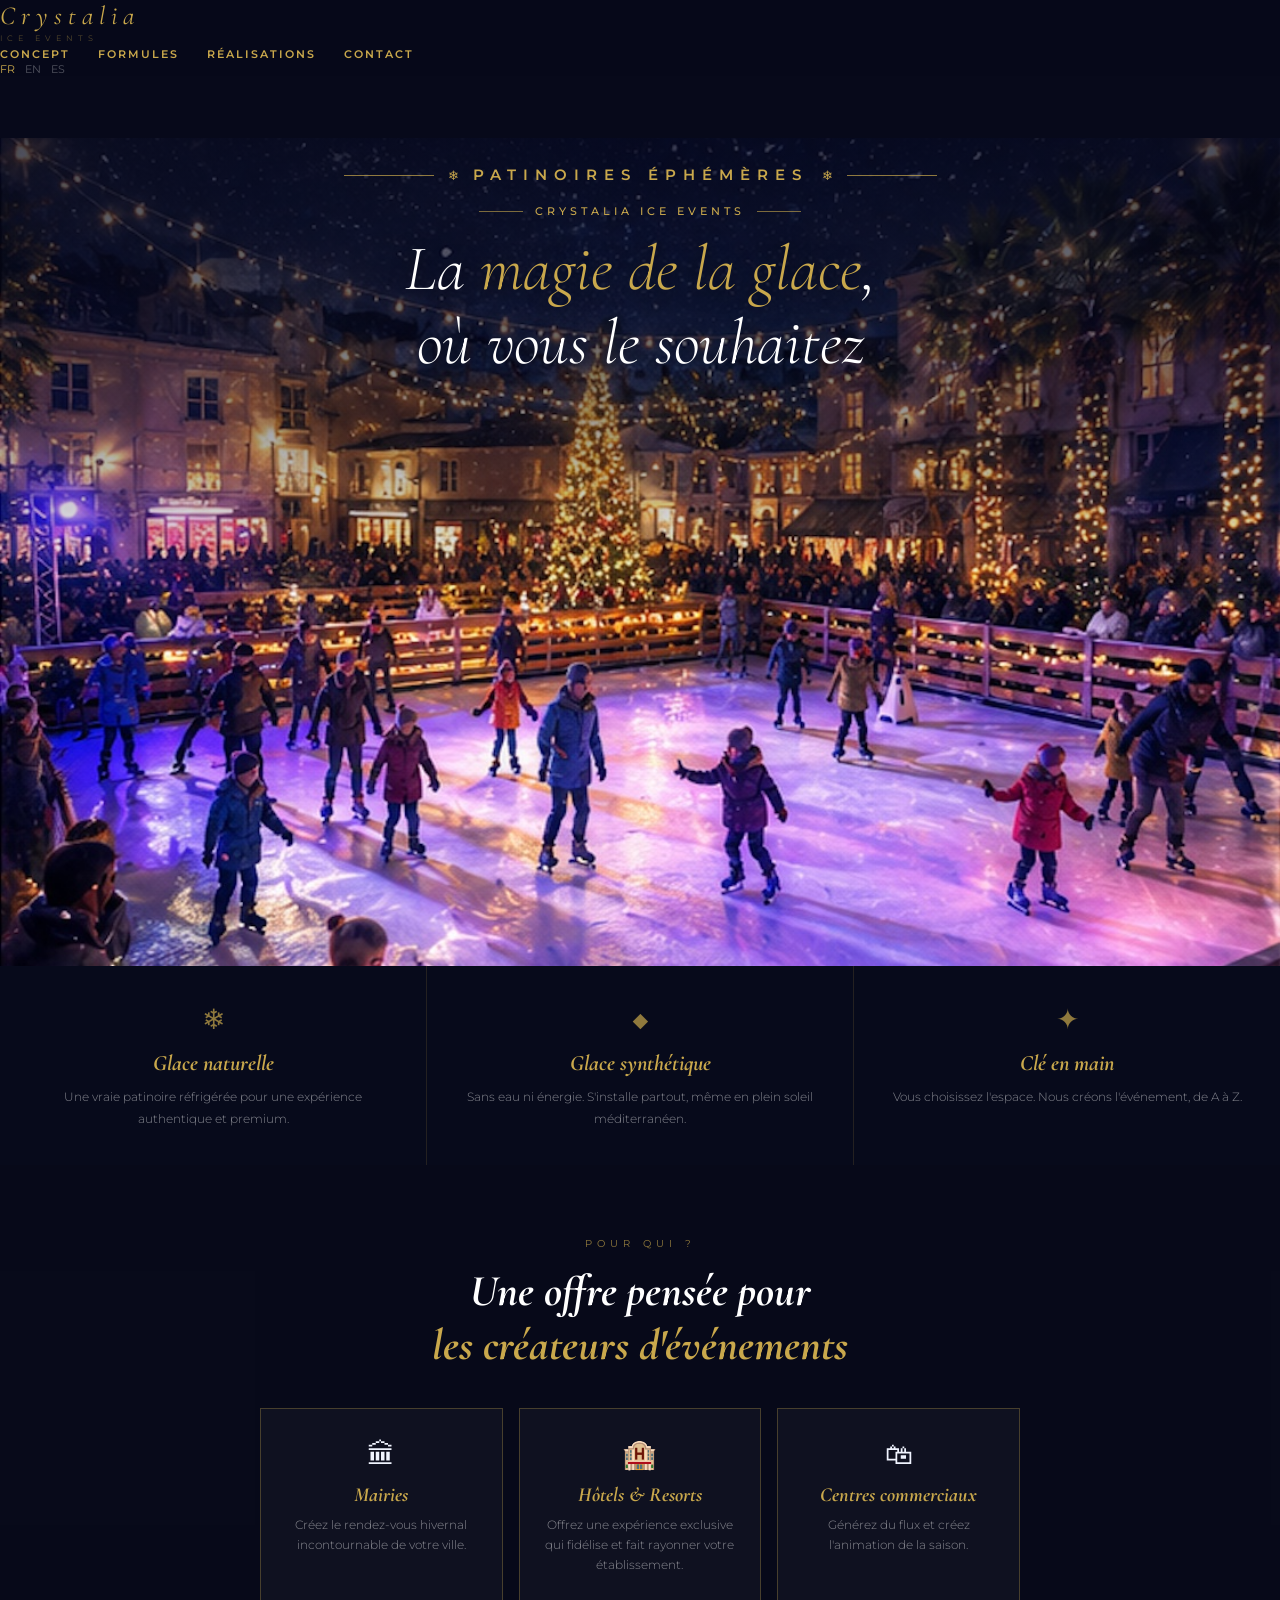
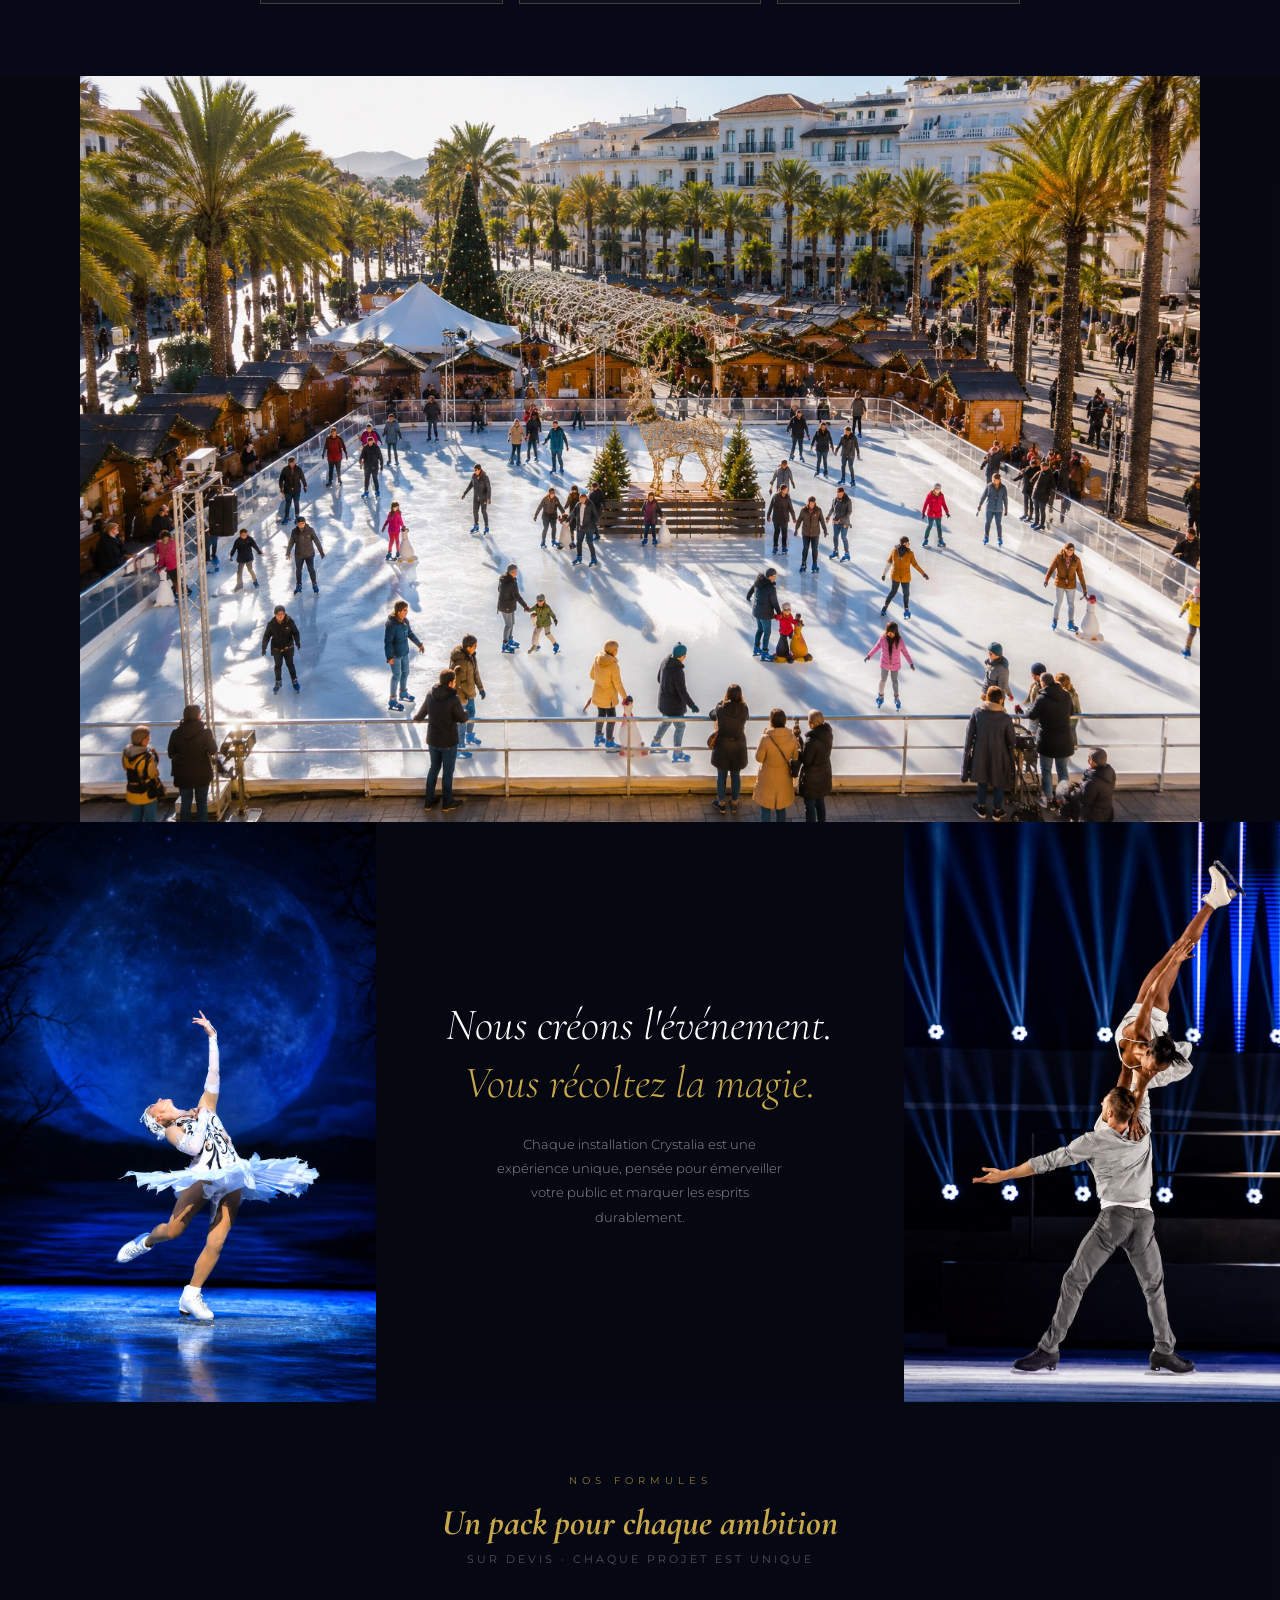
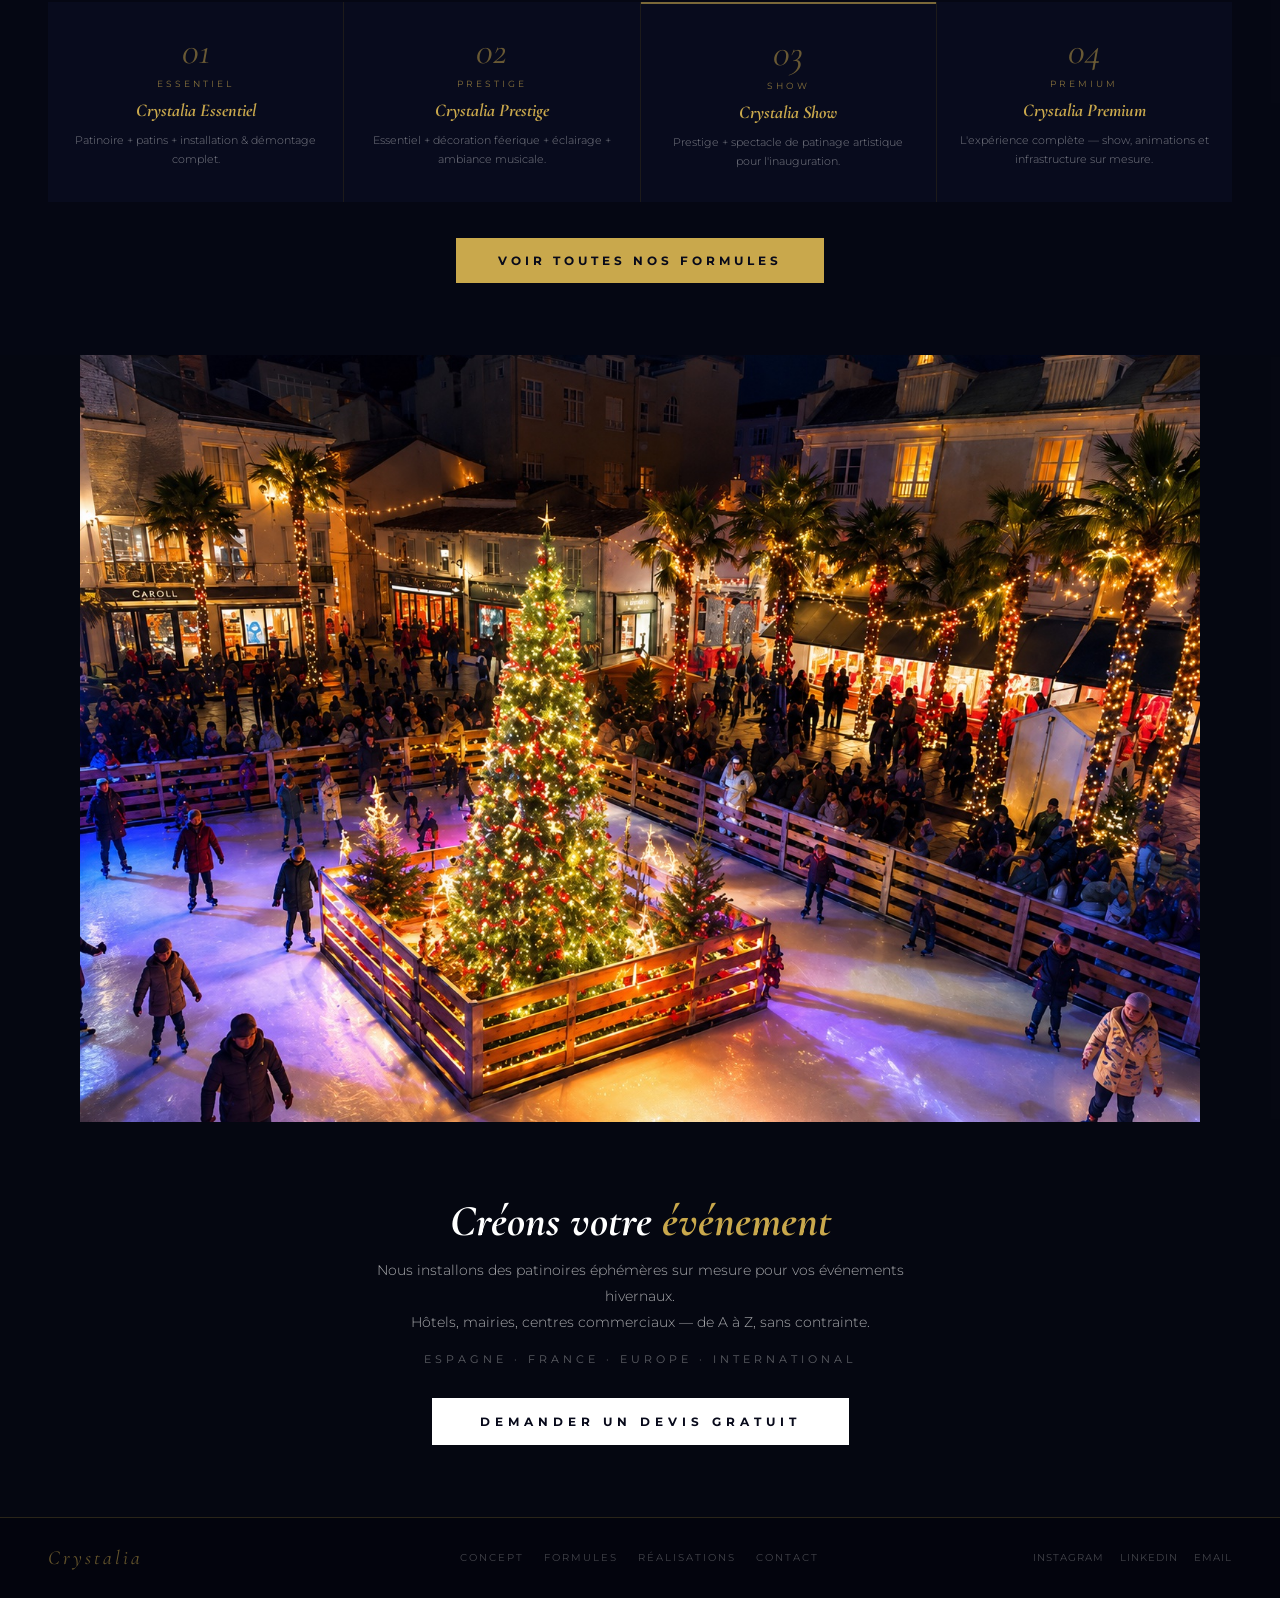
==== commit 8ed0aed2: "Add files via upload" ====
--- a/index.html
+++ b/index.html
@@ -8,34 +8,12 @@
   <link rel="preconnect" href="https://fonts.googleapis.com" />
   <link rel="preconnect" href="https://fonts.gstatic.com" crossorigin />
   <link href="https://fonts.googleapis.com/css2?family=Cormorant+Garamond:ital,wght@0,300;0,400;0,500;1,300;1,400;1,500&family=Montserrat:wght@300;400;500;600;700&display=swap" rel="stylesheet" />
+  <link rel="stylesheet" href="style.css" />
   <style>
     * { box-sizing: border-box; margin: 0; padding: 0; }
     :root { --gold: #c9a84c; --night: #07091a; }
     html { scroll-behavior: smooth; }
     body { background: var(--night); color: #f0f4ff; font-family: 'Montserrat', sans-serif; overflow-x: hidden; }
-
-    /* ── NAV ── */
-    nav {
-      position: fixed;
-      top: 0; left: 0; right: 0;
-      z-index: 999;
-      display: flex;
-      justify-content: space-between;
-      align-items: center;
-      padding: 18px 48px;
-      background: rgba(7,9,26,0.95);
-      border-bottom: 1px solid rgba(201,168,76,0.2);
-      backdrop-filter: blur(12px);
-    }
-    .nav-logo { text-decoration: none; display: block; }
-    .nav-logo-main { font-family: 'Cormorant Garamond', serif; font-size: 24px; font-style: italic; color: var(--gold); letter-spacing: 5px; display: block; }
-    .nav-logo-sub { font-size: 8px; letter-spacing: 4px; color: rgba(201,168,76,0.5); text-transform: uppercase; margin-top: 2px; display: block; text-decoration: none; }
-    .nav-links { display: flex; gap: 52px; list-style: none; }
-    .nav-links a { font-size: 16px; color: #ffffff; letter-spacing: 3px; text-transform: uppercase; font-weight: 700; text-decoration: none; }
-    .nav-links a:hover { color: var(--gold); }
-    .nav-lang { display: flex; gap: 10px; }
-    .nav-lang span { font-size: 11px; color: rgba(255,255,255,0.4); cursor: pointer; }
-    .nav-lang span.active { color: var(--gold); }
 
     /* ── HERO ── */
     .hero {
--- a/style.css
+++ b/style.css
@@ -0,0 +1,79 @@
+/* ── CRYSTALIA ICE — SHARED STYLES ── */
+*, *::before, *::after { box-sizing: border-box; margin: 0; padding: 0; }
+:root {
+  --gold: #c9a84c;
+  --gold-light: rgba(201,168,76,0.6);
+  --gold-faint: rgba(201,168,76,0.15);
+  --night: #07091a;
+  --night-mid: rgba(8,11,28,0.99);
+  --white: #ffffff;
+  --text-dim: rgba(255,255,255,0.45);
+  --text-faint: rgba(255,255,255,0.3);
+  --border-gold: 0.5px solid rgba(201,168,76,0.25);
+}
+html { scroll-behavior: smooth; }
+body { background: var(--night); color: #f0f4ff; font-family: 'Montserrat', sans-serif; overflow-x: hidden; }
+
+/* NAV */
+nav.main-nav {
+  position: fixed; top: 0; left: 0; right: 0; z-index: 100;
+  display: flex; justify-content: space-between; align-items: center;
+  padding: 18px 48px;
+  background: rgba(7,9,26,0.92);
+  border-bottom: var(--border-gold);
+  backdrop-filter: blur(8px);
+  transition: background 0.3s;
+}
+.nav-logo { cursor: pointer; text-decoration: none; }
+.nav-logo-main { font-family: 'Cormorant Garamond', serif; font-size: 26px; font-style: italic; color: var(--gold); letter-spacing: 6px; display: block; }
+.nav-logo-sub { font-size: 8px; letter-spacing: 5px; color: rgba(201,168,76,0.4); text-transform: uppercase; margin-top: 2px; display: block; }
+.nav-links { display: flex; gap: 28px; list-style: none; }
+.nav-links a { font-size: 11px; color: var(--gold); letter-spacing: 2px; text-transform: uppercase; font-weight: 600; text-decoration: none; transition: color 0.2s; }
+.nav-links a:hover, .nav-links a.active { color: #ffffff; }
+.nav-lang { display: flex; gap: 10px; }
+.nav-lang span { font-size: 11px; color: var(--text-faint); cursor: pointer; transition: color 0.2s; }
+.nav-lang span.active { color: var(--gold); }
+
+/* PAGE HERO */
+.page-hero { position: relative; height: 320px; overflow: hidden; margin-top: 64px; }
+.page-hero img { position: absolute; inset: 0; width: 100%; height: 100%; object-fit: cover; z-index: 0; opacity: 0.9; }
+.page-hero-ov { position: absolute; inset: 0; background: rgba(5,8,22,0.78); z-index: 1; }
+.page-hero-content { position: absolute; inset: 0; z-index: 3; display: flex; flex-direction: column; align-items: center; justify-content: center; text-align: center; padding: 40px; }
+.page-tag { font-size: 10px; letter-spacing: 5px; color: rgba(201,168,76,0.7); text-transform: uppercase; margin-bottom: 14px; }
+.page-hero-content h1 { font-family: 'Cormorant Garamond', serif; font-size: clamp(32px, 5vw, 48px); font-style: italic; font-weight: 300; color: #fff; line-height: 1.2; }
+.page-hero-content h1 em { color: var(--gold); }
+.page-hero-content p { font-size: 13px; color: var(--text-dim); margin-top: 14px; letter-spacing: 1px; font-weight: 300; }
+
+/* SHARED */
+.sec-tag { font-size: 10px; letter-spacing: 5px; color: rgba(201,168,76,0.6); text-transform: uppercase; margin-bottom: 14px; display: block; }
+.btn-white { background: #fff; color: var(--night); padding: 16px 48px; font-size: 11px; font-weight: 600; letter-spacing: 5px; text-transform: uppercase; border: none; cursor: pointer; font-family: 'Montserrat', sans-serif; text-decoration: none; display: inline-block; transition: opacity 0.2s; }
+.btn-white:hover { opacity: 0.88; }
+.btn-gold { background: var(--gold); color: var(--night); padding: 15px 42px; font-size: 11px; font-weight: 600; letter-spacing: 4px; text-transform: uppercase; border: none; cursor: pointer; font-family: 'Montserrat', sans-serif; text-decoration: none; display: inline-block; transition: opacity 0.2s; }
+.btn-gold:hover { opacity: 0.88; }
+
+/* FOOTER */
+footer { padding: 28px 48px; background: rgba(4,5,14,0.99); border-top: var(--border-gold); display: grid; grid-template-columns: 1fr 1fr 1fr; align-items: center; }
+.footer-logo { font-family: 'Cormorant Garamond', serif; font-size: 20px; font-style: italic; color: rgba(201,168,76,0.45); letter-spacing: 3px; }
+.footer-nav { display: flex; gap: 20px; justify-content: center; }
+.footer-nav a { font-size: 10px; color: rgba(255,255,255,0.2); letter-spacing: 2px; text-transform: uppercase; text-decoration: none; transition: color 0.2s; }
+.footer-nav a:hover { color: var(--gold); }
+.footer-social { display: flex; gap: 16px; justify-content: flex-end; }
+.footer-social a { font-size: 10px; color: rgba(255,255,255,0.2); letter-spacing: 1px; text-transform: uppercase; text-decoration: none; transition: color 0.2s; }
+.footer-social a:hover { color: var(--gold); }
+
+/* CTA SECTION */
+.cta-section { position: relative; overflow: hidden; min-height: 280px; display: flex; align-items: center; justify-content: center; }
+.cta-section img { position: absolute; inset: 0; width: 100%; height: 100%; object-fit: cover; z-index: 0; opacity: 0.9; }
+.cta-ov { position: absolute; inset: 0; background: rgba(5,7,18,0.82); z-index: 1; }
+.cta-inner { position: relative; z-index: 3; text-align: center; padding: 56px 40px; }
+.cta-inner h2 { font-family: 'Cormorant Garamond', serif; font-size: clamp(26px, 4vw, 38px); font-style: italic; color: #fff; margin-bottom: 10px; }
+.cta-inner h2 em { color: var(--gold); }
+.cta-inner p { font-size: 11px; color: rgba(255,255,255,0.35); letter-spacing: 3px; text-transform: uppercase; margin-bottom: 28px; font-weight: 300; }
+
+/* RESPONSIVE */
+@media (max-width: 768px) {
+  nav.main-nav { padding: 14px 20px; }
+  .nav-links { display: none; }
+  footer { grid-template-columns: 1fr; gap: 16px; text-align: center; }
+  .footer-nav, .footer-social { justify-content: center; }
+}
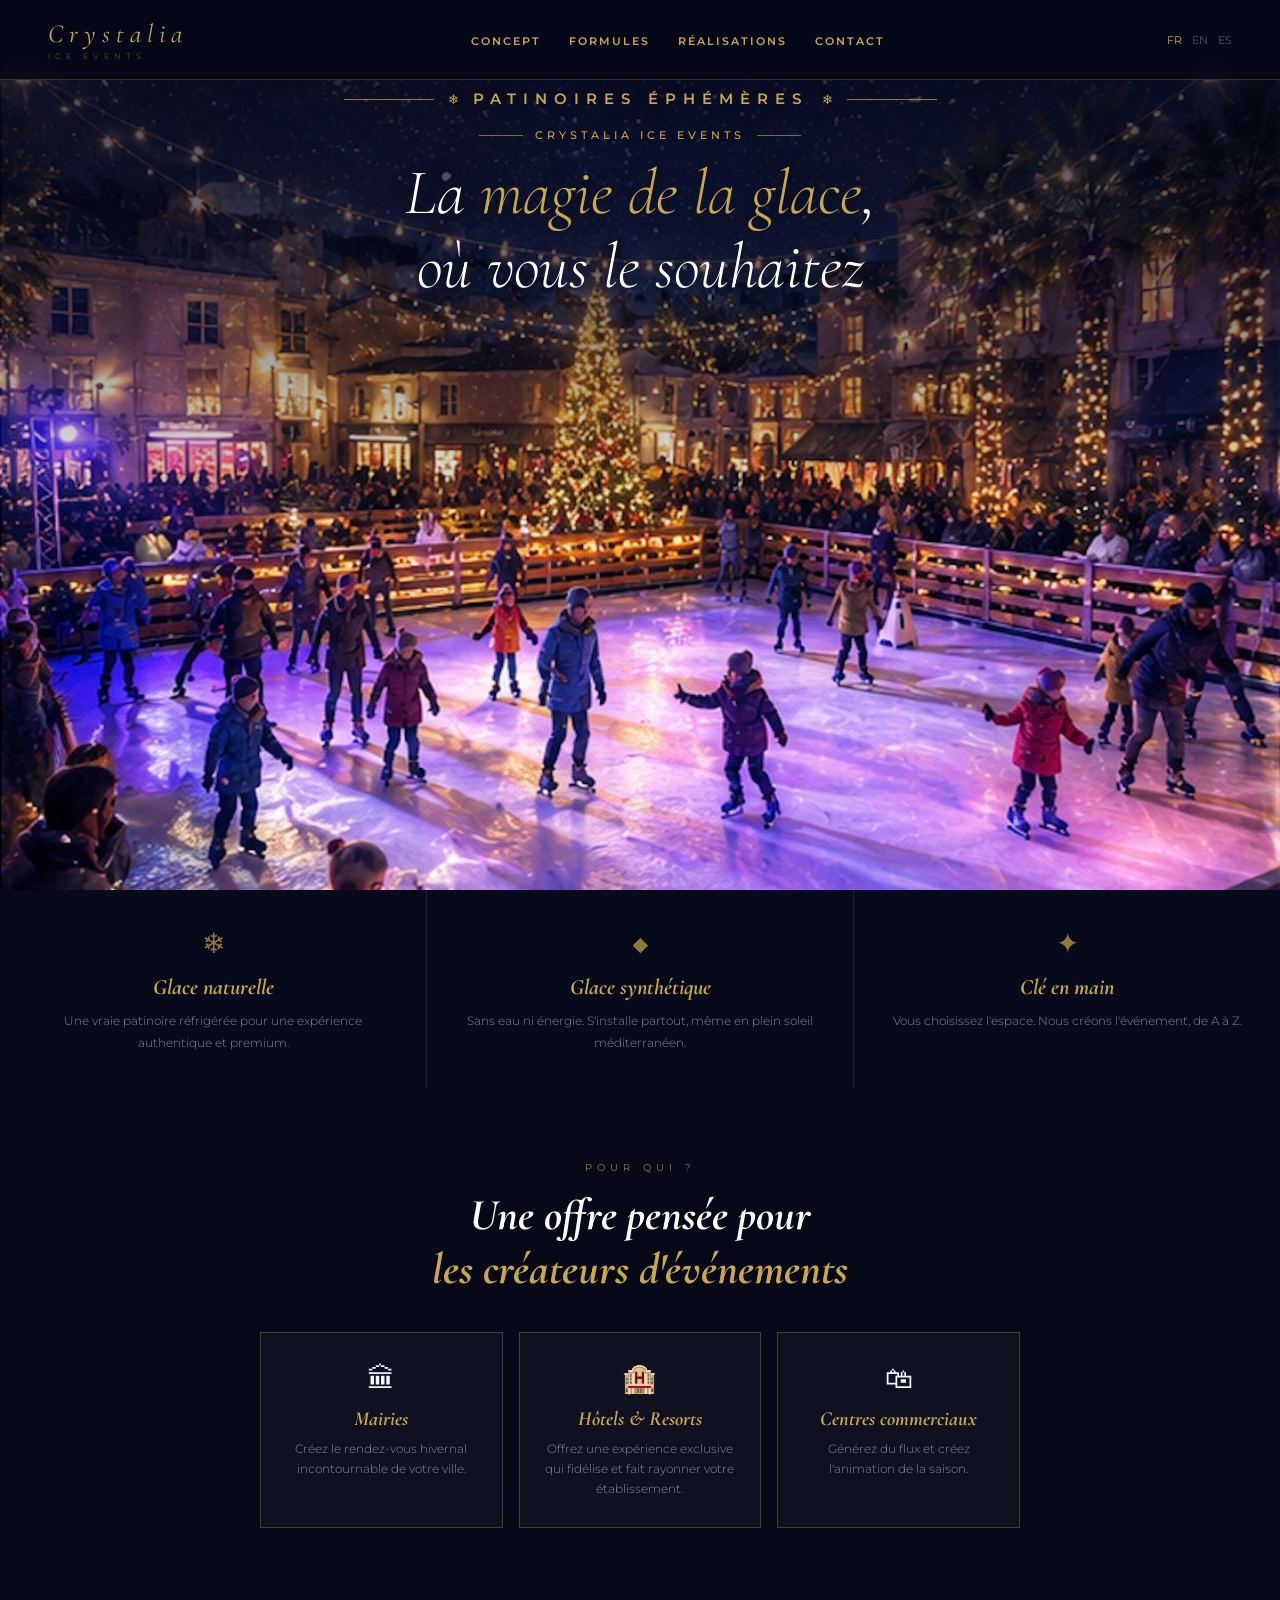
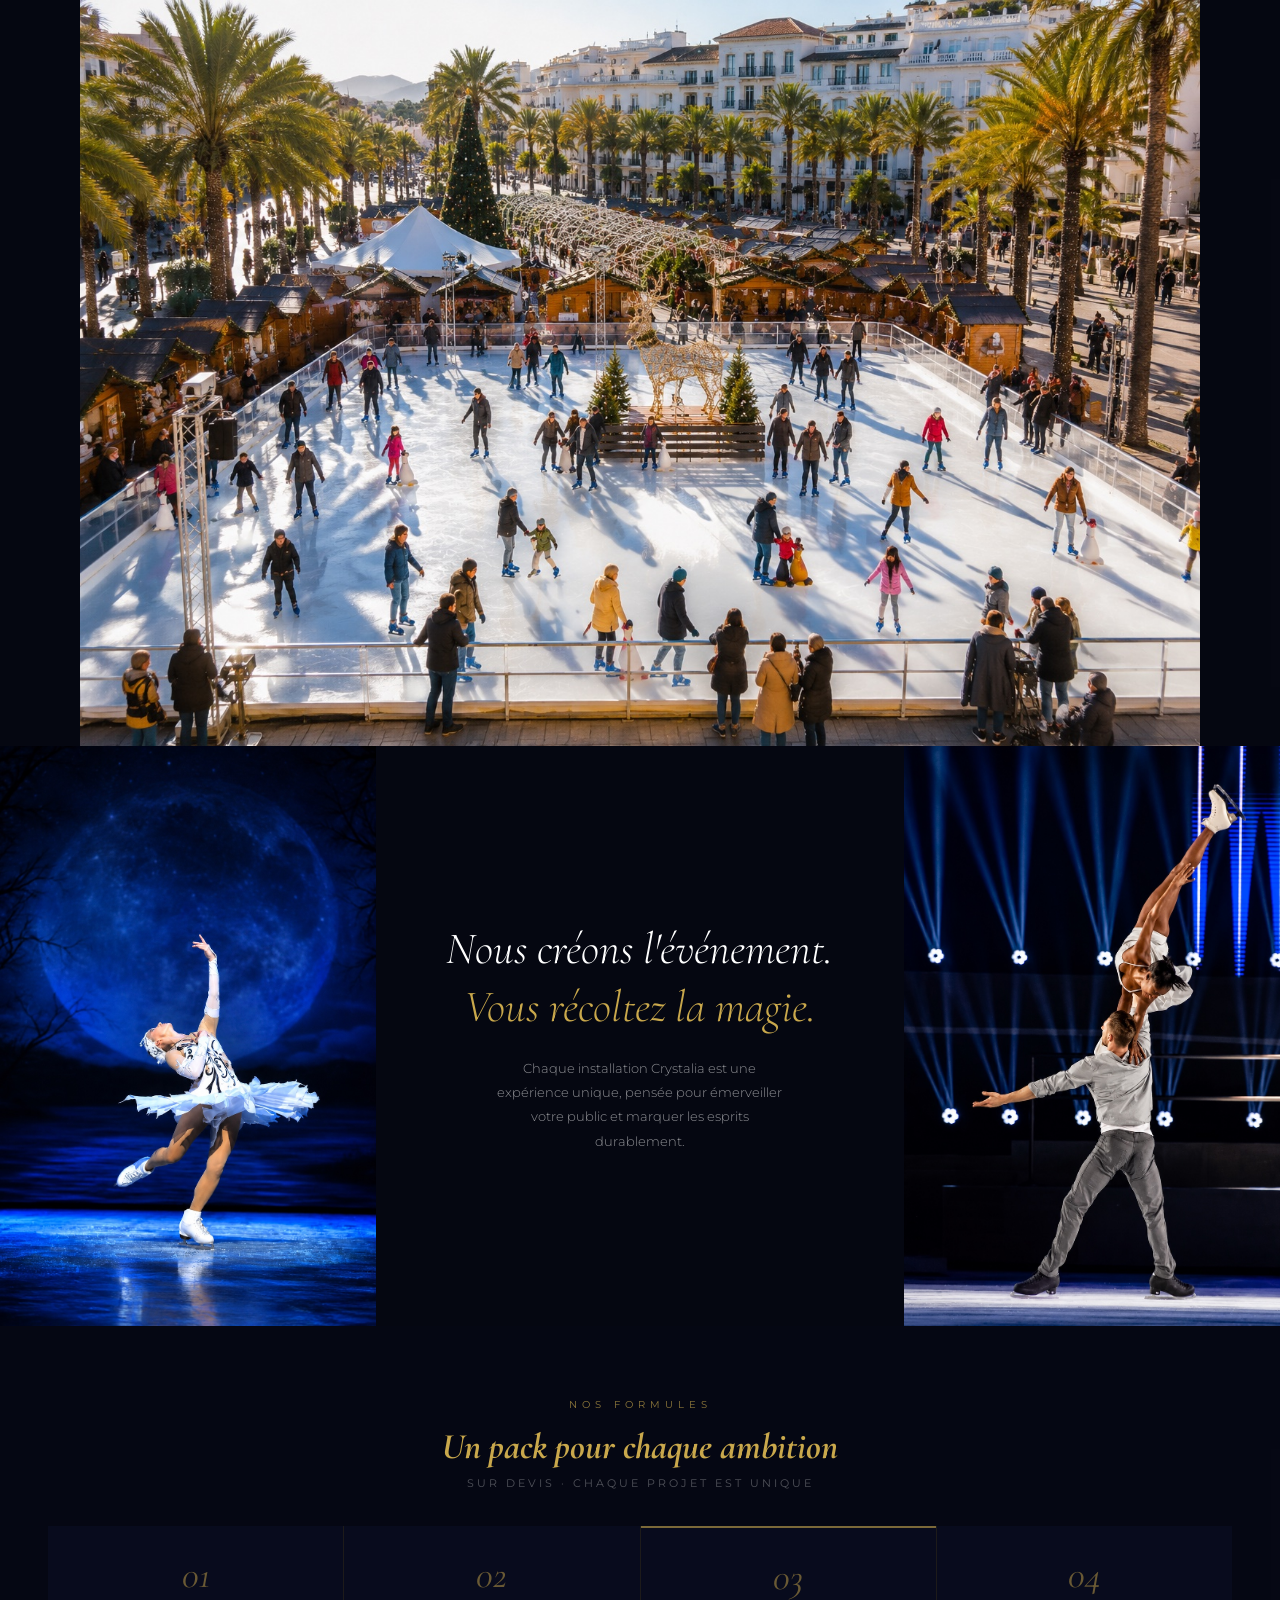
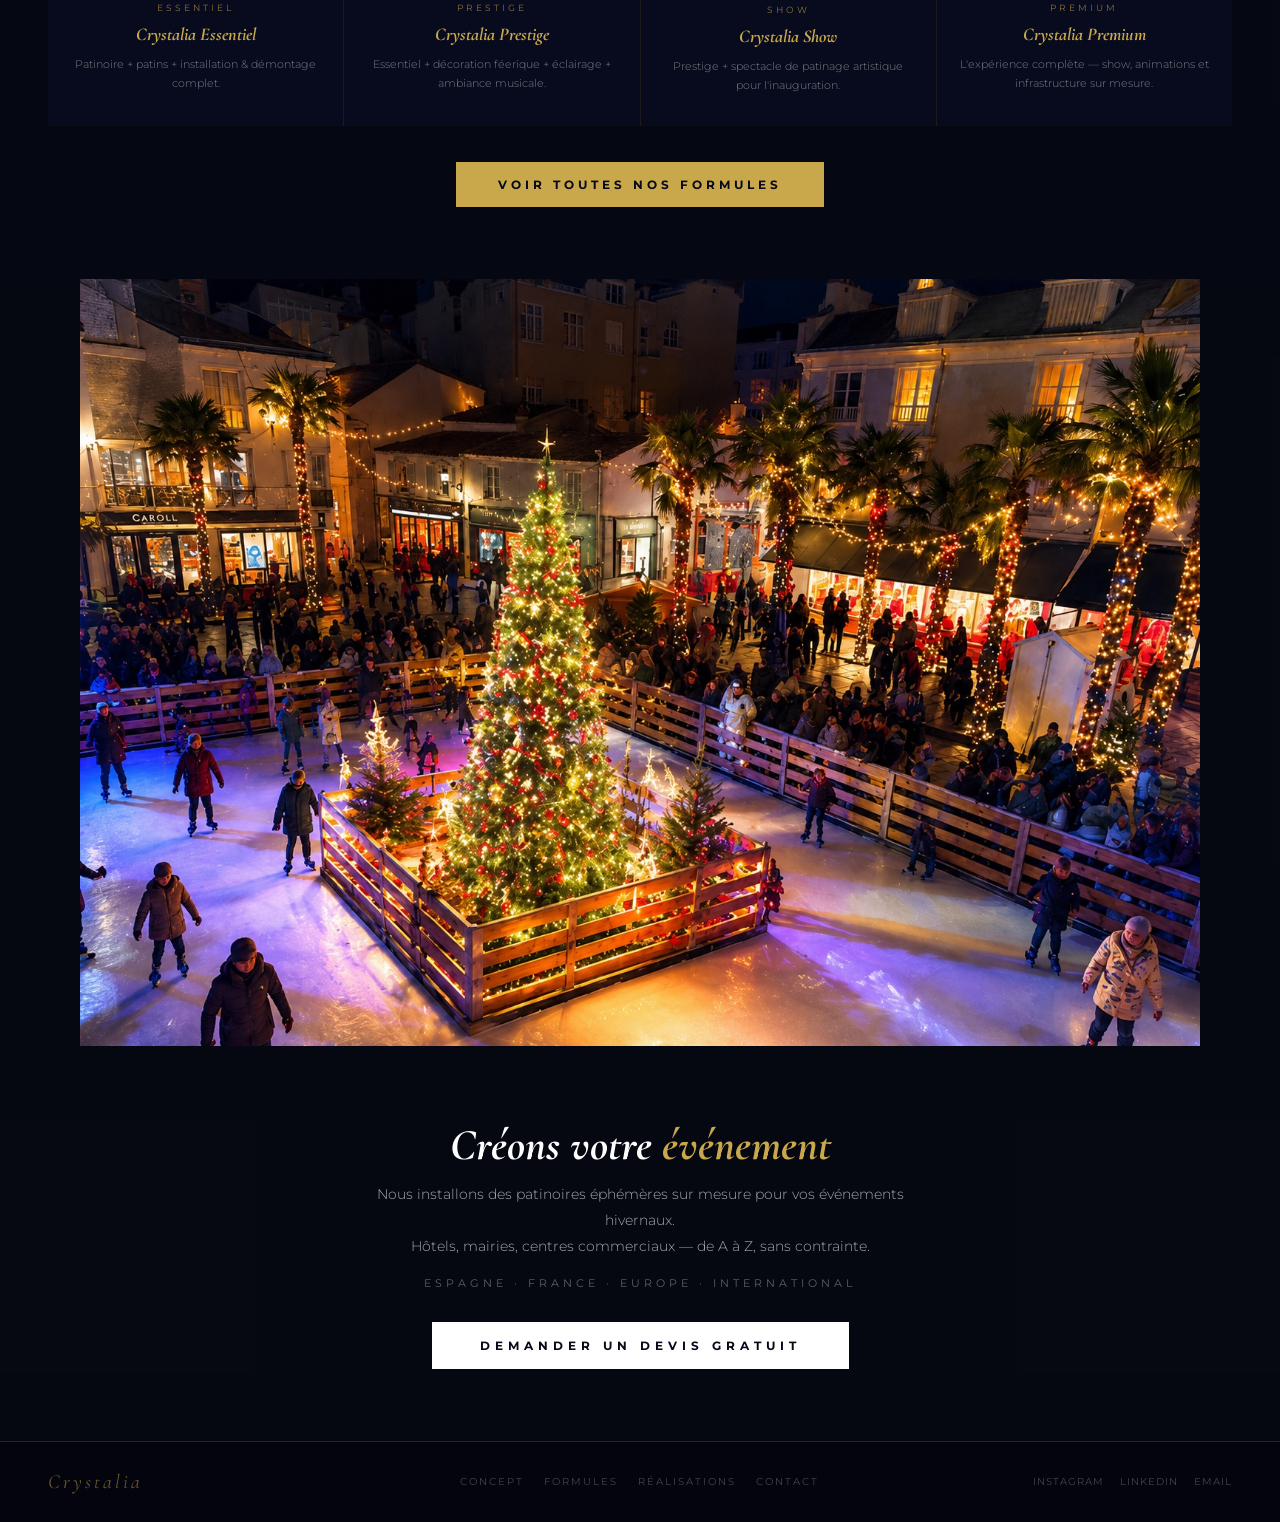
==== commit bf68d165: "Add files via upload" ====
--- a/index.html
+++ b/index.html
@@ -191,7 +191,7 @@
 <body>
 
   <!-- NAV -->
-  <nav>
+  <nav class="main-nav">
     <a href="index.html" class="nav-logo">
       <span class="nav-logo-main">Crystalia</span>
       <span class="nav-logo-sub">Ice Events</span>
@@ -362,7 +362,7 @@
 
   <script>
     window.addEventListener('scroll', () => {
-      document.querySelector('nav').style.background = window.scrollY > 50
+      document.querySelector('nav.main-nav').style.background = window.scrollY > 50
         ? 'rgba(7,9,26,0.99)'
         : 'rgba(7,9,26,0.95)';
     });
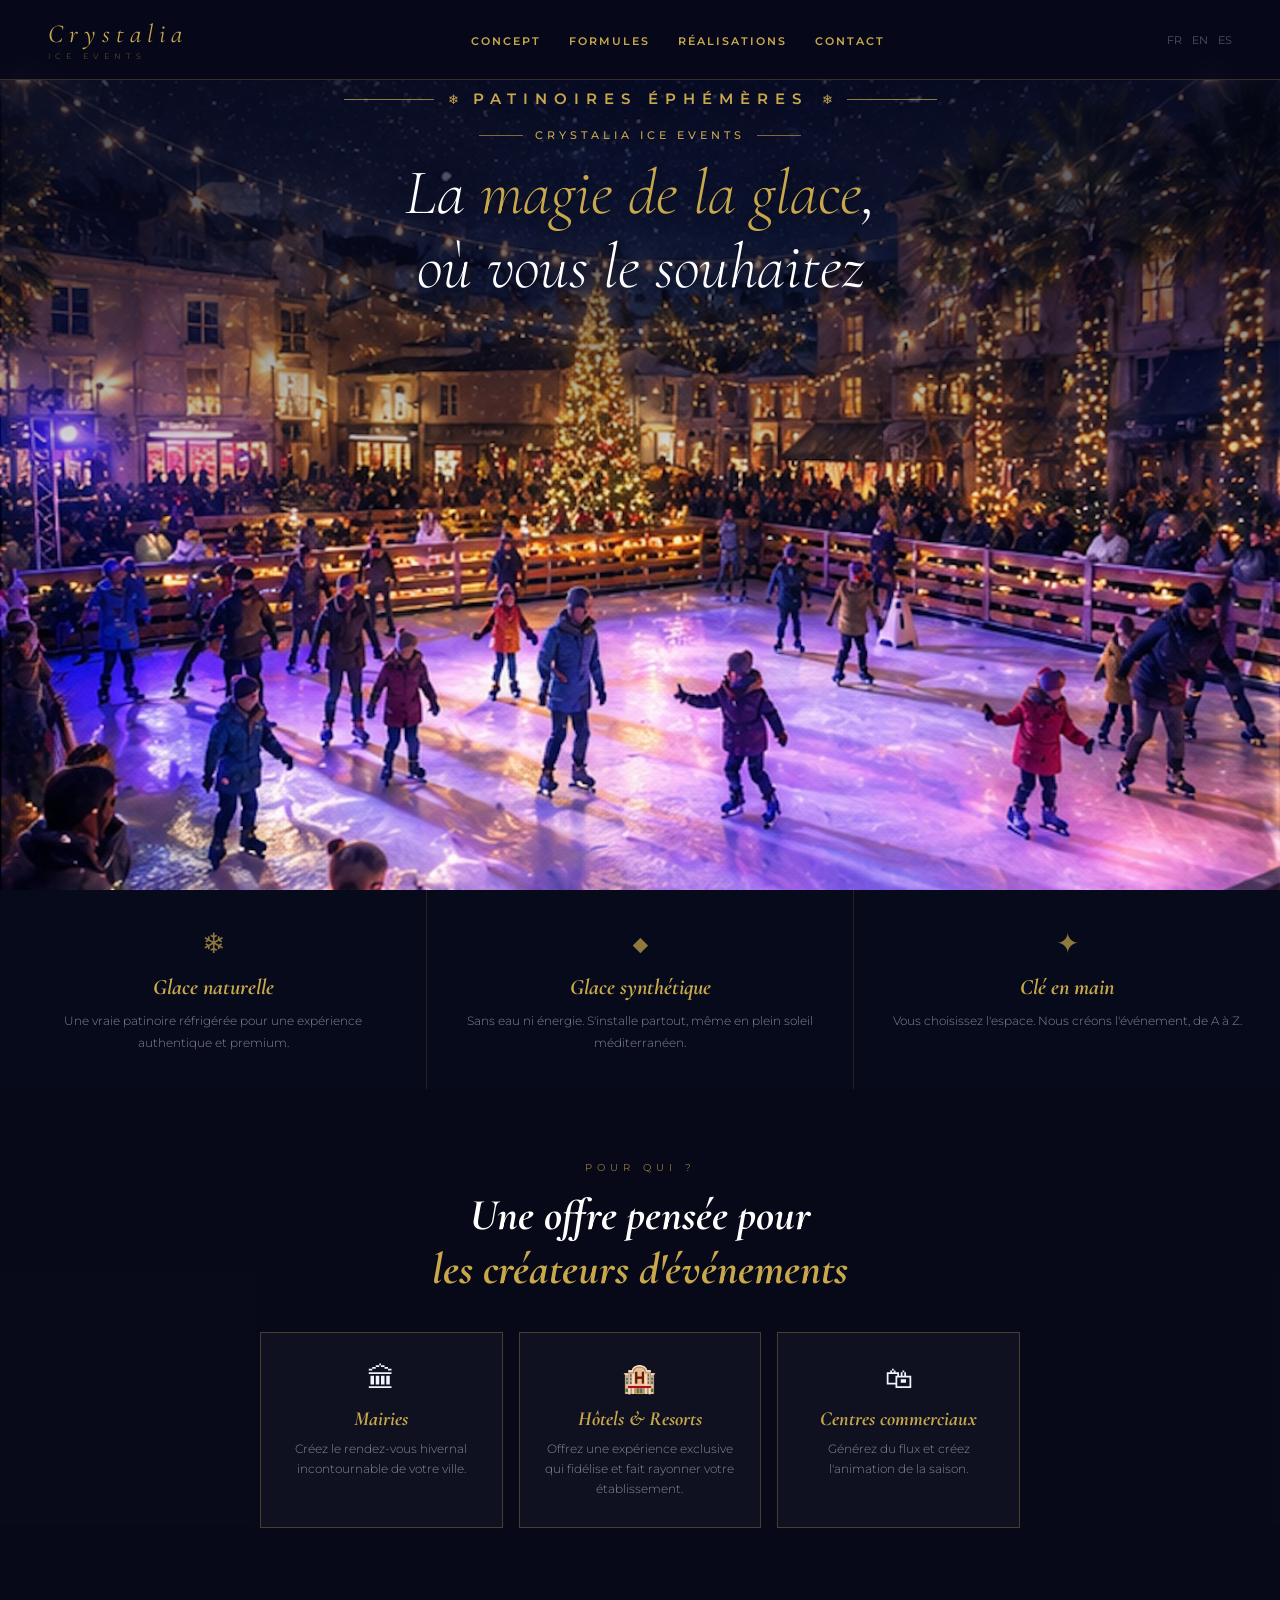
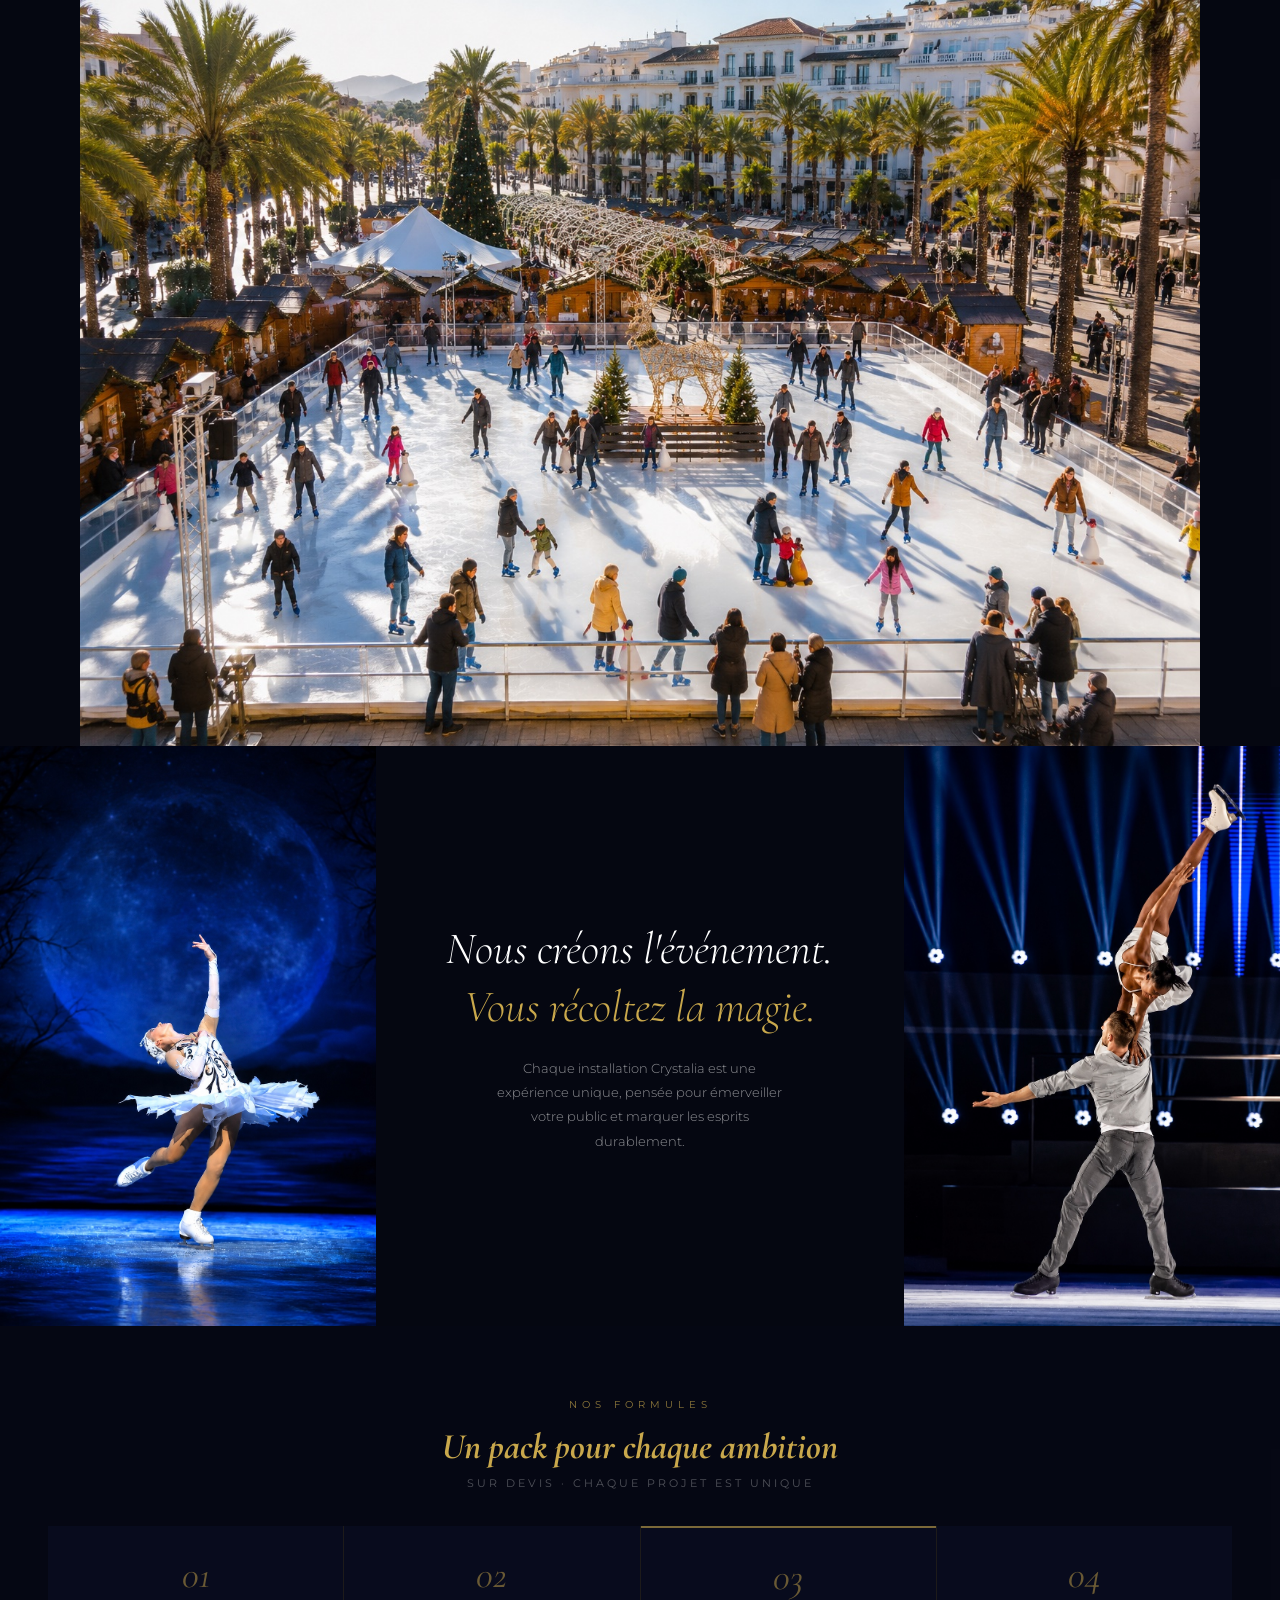
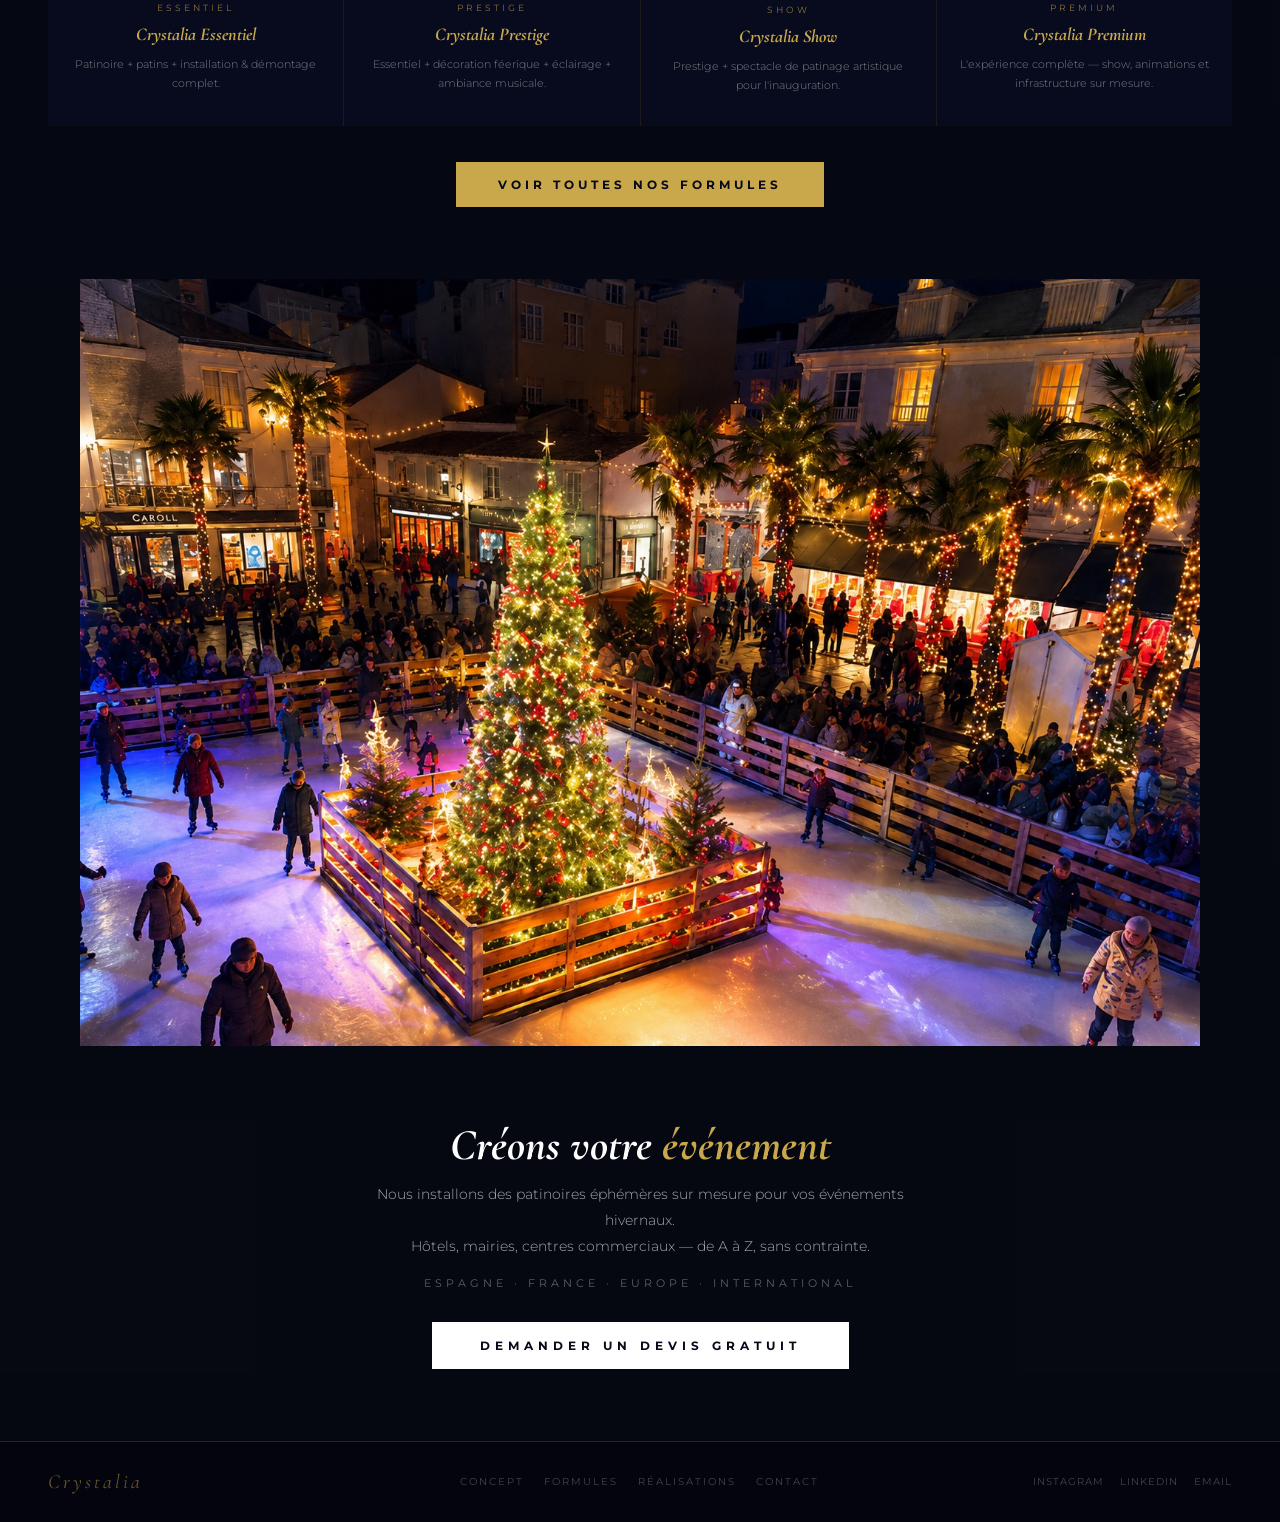
==== commit ce6a65b2: "Add files via upload" ====
--- a/index.html
+++ b/index.html
@@ -175,6 +175,10 @@
     .footer-social a { font-size: 10px; color: rgba(255,255,255,0.25); letter-spacing: 1px; text-transform: uppercase; text-decoration: none; }
     .footer-social a:hover { color: var(--gold); }
 
+    /* ── SÉLECTEUR DE LANGUE ── */
+    .nav-lang span { cursor: pointer; }
+    .nav-lang span.active { color: var(--gold); font-weight: 700; }
+
     @media (max-width: 768px) {
       nav { padding: 14px 20px; }
       .nav-links { display: none; }
@@ -197,15 +201,15 @@
       <span class="nav-logo-sub">Ice Events</span>
     </a>
     <ul class="nav-links">
-      <li><a href="concept.html">Concept</a></li>
-      <li><a href="formules.html">Formules</a></li>
-      <li><a href="realisations.html">Réalisations</a></li>
-      <li><a href="contact.html">Contact</a></li>
+      <li><a href="concept.html" data-i18n="nav.concept">Concept</a></li>
+      <li><a href="formules.html" data-i18n="nav.formules">Formules</a></li>
+      <li><a href="realisations.html" data-i18n="nav.realisations">Réalisations</a></li>
+      <li><a href="contact.html" data-i18n="nav.contact">Contact</a></li>
     </ul>
     <div class="nav-lang">
-      <span class="active">FR</span>
-      <span>EN</span>
-      <span>ES</span>
+      <span data-lang="fr">FR</span>
+      <span data-lang="en">EN</span>
+      <span data-lang="es">ES</span>
     </div>
   </nav>
 
@@ -217,7 +221,7 @@
       <div class="tag-orn">
         <div class="tag-line"></div>
         <span class="tag-flake">❄</span>
-        <span class="tag-label">Patinoires éphémères</span>
+        <span class="tag-label" data-i18n="hero.tag">Patinoires éphémères</span>
         <span class="tag-flake">❄</span>
         <div class="tag-line"></div>
       </div>
@@ -228,7 +232,7 @@
         <span class="orn-tag">Crystalia Ice Events</span>
         <div class="orn-line"></div>
       </div>
-      <h1>La <em>magie de la glace</em>,<br>où vous le souhaitez</h1>
+      <h1 data-i18n-html="hero.title">La <em>magie de la glace</em>,<br>où vous le souhaitez</h1>
     </div>
   </div>
 
@@ -236,40 +240,40 @@
   <section class="piliers">
     <div class="pilier">
       <span class="pilier-icon">❄</span>
-      <h3>Glace naturelle</h3>
-      <p>Une vraie patinoire réfrigérée pour une expérience authentique et premium.</p>
+      <h3 data-i18n="piliers.naturelle.titre">Glace naturelle</h3>
+      <p data-i18n="piliers.naturelle.texte">Une vraie patinoire réfrigérée pour une expérience authentique et premium.</p>
     </div>
     <div class="pilier">
       <span class="pilier-icon">◆</span>
-      <h3>Glace synthétique</h3>
-      <p>Sans eau ni énergie. S'installe partout, même en plein soleil méditerranéen.</p>
+      <h3 data-i18n="piliers.synthetique.titre">Glace synthétique</h3>
+      <p data-i18n="piliers.synthetique.texte">Sans eau ni énergie. S'installe partout, même en plein soleil méditerranéen.</p>
     </div>
     <div class="pilier">
       <span class="pilier-icon">✦</span>
-      <h3>Clé en main</h3>
-      <p>Vous choisissez l'espace. Nous créons l'événement, de A à Z.</p>
+      <h3 data-i18n="piliers.cle.titre">Clé en main</h3>
+      <p data-i18n="piliers.cle.texte">Vous choisissez l'espace. Nous créons l'événement, de A à Z.</p>
     </div>
   </section>
 
   <!-- CIBLES -->
   <section class="section-dark">
-    <span class="sec-tag">Pour qui ?</span>
-    <h2>Une offre pensée pour<br><em>les créateurs d'événements</em></h2>
+    <span class="sec-tag" data-i18n="cibles.tag">Pour qui ?</span>
+    <h2 data-i18n-html="cibles.titre">Une offre pensée pour<br><em>les créateurs d'événements</em></h2>
     <div class="cibles-grid">
       <div class="cible">
         <span class="cible-icon">🏛</span>
-        <h3>Mairies</h3>
-        <p>Créez le rendez-vous hivernal incontournable de votre ville.</p>
+        <h3 data-i18n="cibles.mairies.titre">Mairies</h3>
+        <p data-i18n="cibles.mairies.texte">Créez le rendez-vous hivernal incontournable de votre ville.</p>
       </div>
       <div class="cible">
         <span class="cible-icon">🏨</span>
-        <h3>Hôtels & Resorts</h3>
-        <p>Offrez une expérience exclusive qui fidélise et fait rayonner votre établissement.</p>
+        <h3 data-i18n="cibles.hotels.titre">Hôtels & Resorts</h3>
+        <p data-i18n="cibles.hotels.texte">Offrez une expérience exclusive qui fidélise et fait rayonner votre établissement.</p>
       </div>
       <div class="cible">
         <span class="cible-icon">🛍</span>
-        <h3>Centres commerciaux</h3>
-        <p>Générez du flux et créez l'animation de la saison.</p>
+        <h3 data-i18n="cibles.centres.titre">Centres commerciaux</h3>
+        <p data-i18n="cibles.centres.texte">Générez du flux et créez l'animation de la saison.</p>
       </div>
     </div>
   </section>
@@ -285,8 +289,8 @@
       <img src="show-left.jpg" alt="Patinage artistique solo" />
     </div>
     <div class="trio-text">
-      <h2>Nous créons l'événement.<br><em>Vous récoltez la magie.</em></h2>
-      <p>Chaque installation Crystalia est une expérience unique, pensée pour émerveiller votre public et marquer les esprits durablement.</p>
+      <h2 data-i18n-html="trio.titre">Nous créons l'événement.<br><em>Vous récoltez la magie.</em></h2>
+      <p data-i18n="trio.texte">Chaque installation Crystalia est une expérience unique, pensée pour émerveiller votre public et marquer les esprits durablement.</p>
     </div>
     <div class="trio-photo">
       <img src="show-right.jpg" alt="Duo de patinage artistique" />
@@ -296,38 +300,38 @@
   <!-- FORMULES -->
   <section class="formules">
     <div class="formules-header">
-      <span class="sec-tag">Nos formules</span>
-      <h2><em>Un pack pour chaque ambition</em></h2>
-      <p>Sur devis · Chaque projet est unique</p>
+      <span class="sec-tag" data-i18n="formules.tag">Nos formules</span>
+      <h2 data-i18n-html="formules.titre"><em>Un pack pour chaque ambition</em></h2>
+      <p data-i18n="formules.sousTitre">Sur devis · Chaque projet est unique</p>
     </div>
     <div class="formules-grid">
       <div class="f-card">
         <div class="f-num">01</div>
-        <span class="f-tag">Essentiel</span>
-        <h3>Crystalia Essentiel</h3>
-        <p>Patinoire + patins + installation & démontage complet.</p>
+        <span class="f-tag" data-i18n="formules.essentiel.tag">Essentiel</span>
+        <h3 data-i18n="formules.essentiel.titre">Crystalia Essentiel</h3>
+        <p data-i18n="formules.essentiel.texte">Patinoire + patins + installation & démontage complet.</p>
       </div>
       <div class="f-card">
         <div class="f-num">02</div>
-        <span class="f-tag">Prestige</span>
-        <h3>Crystalia Prestige</h3>
-        <p>Essentiel + décoration féerique + éclairage + ambiance musicale.</p>
+        <span class="f-tag" data-i18n="formules.prestige.tag">Prestige</span>
+        <h3 data-i18n="formules.prestige.titre">Crystalia Prestige</h3>
+        <p data-i18n="formules.prestige.texte">Essentiel + décoration féerique + éclairage + ambiance musicale.</p>
       </div>
       <div class="f-card featured">
         <div class="f-num">03</div>
-        <span class="f-tag">Show</span>
-        <h3>Crystalia Show</h3>
-        <p>Prestige + spectacle de patinage artistique pour l'inauguration.</p>
+        <span class="f-tag" data-i18n="formules.show.tag">Show</span>
+        <h3 data-i18n="formules.show.titre">Crystalia Show</h3>
+        <p data-i18n="formules.show.texte">Prestige + spectacle de patinage artistique pour l'inauguration.</p>
       </div>
       <div class="f-card">
         <div class="f-num">04</div>
-        <span class="f-tag">Premium</span>
-        <h3>Crystalia Premium</h3>
-        <p>L'expérience complète — show, animations et infrastructure sur mesure.</p>
+        <span class="f-tag" data-i18n="formules.premium.tag">Premium</span>
+        <h3 data-i18n="formules.premium.titre">Crystalia Premium</h3>
+        <p data-i18n="formules.premium.texte">L'expérience complète — show, animations et infrastructure sur mesure.</p>
       </div>
     </div>
     <div class="formules-cta">
-      <a href="formules.html" class="btn-gold">Voir toutes nos formules</a>
+      <a href="formules.html" class="btn-gold" data-i18n="formules.cta">Voir toutes nos formules</a>
     </div>
   </section>
 
@@ -338,20 +342,20 @@
 
   <!-- CTA -->
   <section class="section-cta">
-    <h2>Créons votre <em>événement</em></h2>
-    <p class="cta-desc">Nous installons des patinoires éphémères sur mesure pour vos événements hivernaux.<br>Hôtels, mairies, centres commerciaux — de A à Z, sans contrainte.</p>
-    <p class="cta-sub">Espagne · France · Europe · International</p>
-    <a href="contact.html" class="btn-white">Demander un devis gratuit</a>
+    <h2 data-i18n-html="cta.titre">Créons votre <em>événement</em></h2>
+    <p class="cta-desc" data-i18n-html="cta.texte">Nous installons des patinoires éphémères sur mesure pour vos événements hivernaux.<br>Hôtels, mairies, centres commerciaux — de A à Z, sans contrainte.</p>
+    <p class="cta-sub" data-i18n="cta.zones">Espagne · France · Europe · International</p>
+    <a href="contact.html" class="btn-white" data-i18n="cta.bouton">Demander un devis gratuit</a>
   </section>
 
   <!-- FOOTER -->
   <footer>
     <div class="footer-logo">Crystalia</div>
     <nav class="footer-nav">
-      <a href="concept.html">Concept</a>
-      <a href="formules.html">Formules</a>
-      <a href="realisations.html">Réalisations</a>
-      <a href="contact.html">Contact</a>
+      <a href="concept.html" data-i18n="nav.concept">Concept</a>
+      <a href="formules.html" data-i18n="nav.formules">Formules</a>
+      <a href="realisations.html" data-i18n="nav.realisations">Réalisations</a>
+      <a href="contact.html" data-i18n="nav.contact">Contact</a>
     </nav>
     <div class="footer-social">
       <a href="#" target="_blank">Instagram</a>
@@ -360,6 +364,7 @@
     </div>
   </footer>
 
+  <script src="i18n.js"></script>
   <script>
     window.addEventListener('scroll', () => {
       document.querySelector('nav.main-nav').style.background = window.scrollY > 50
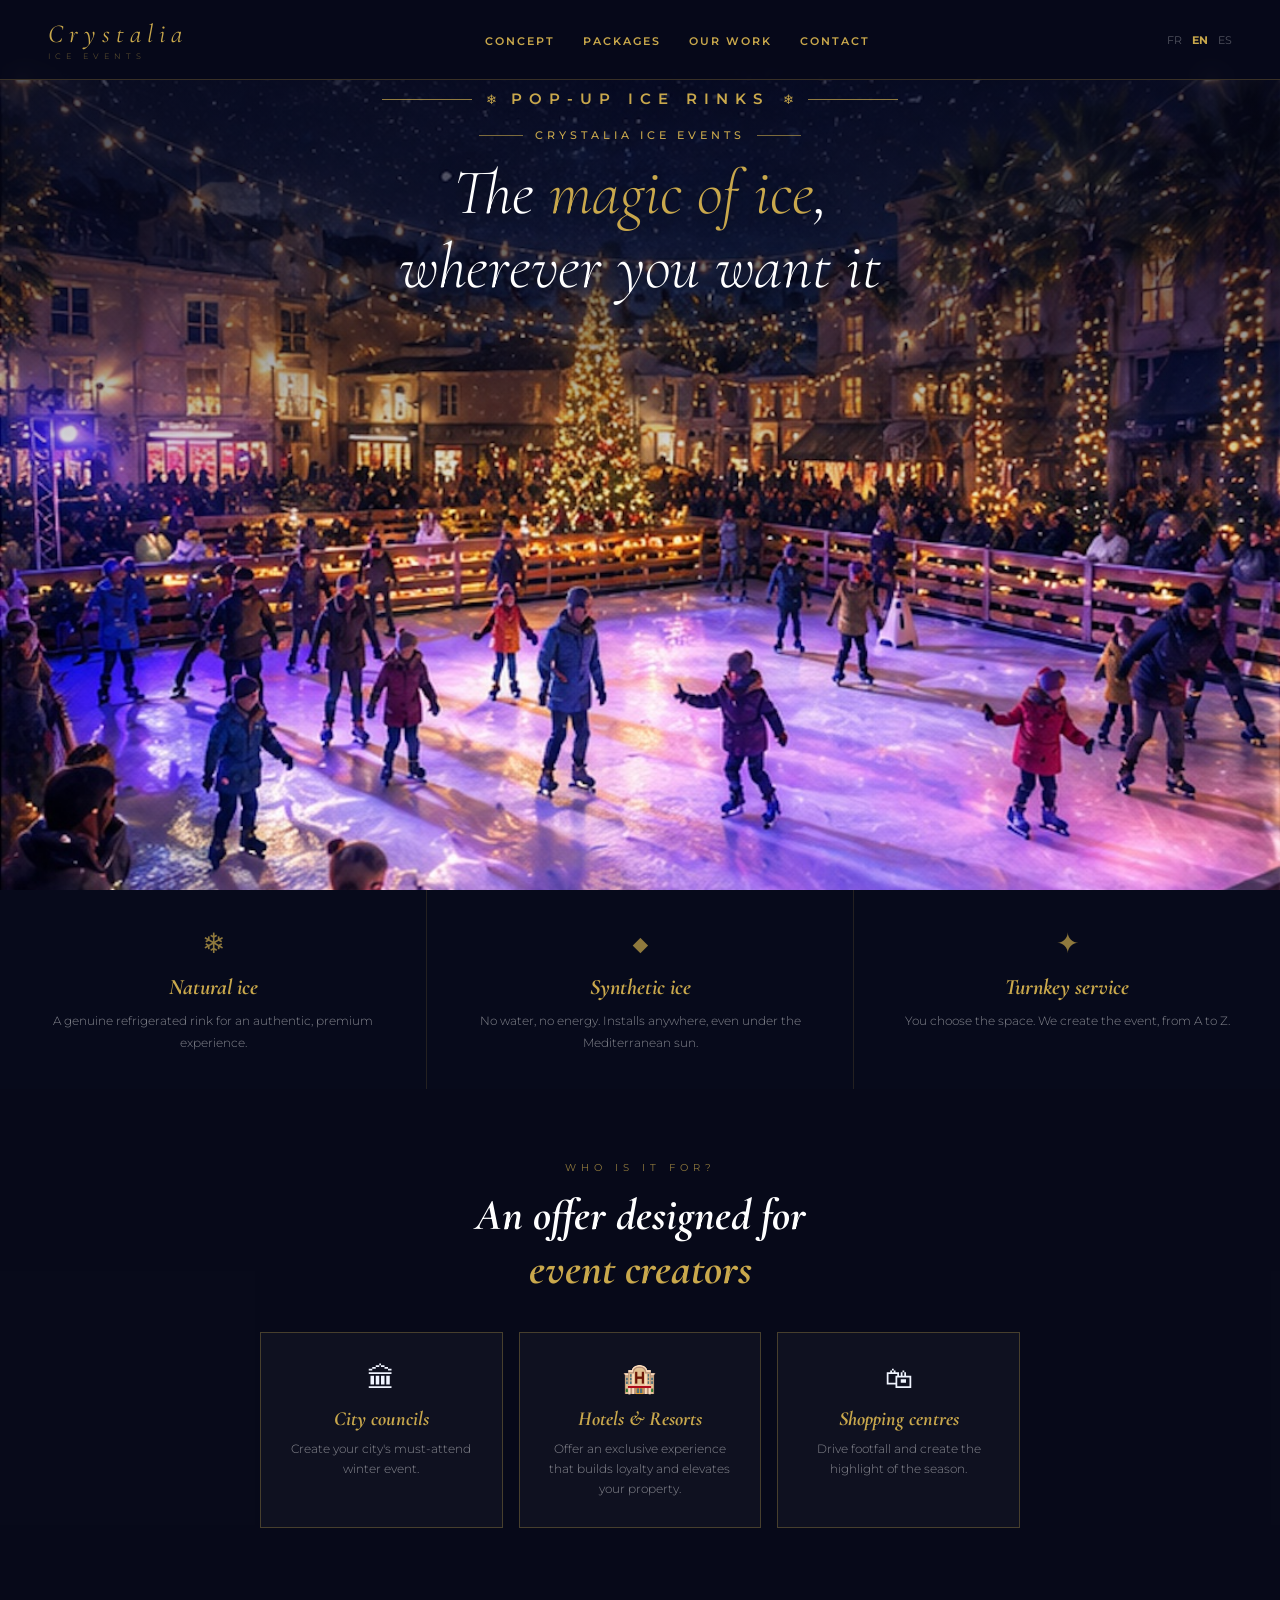
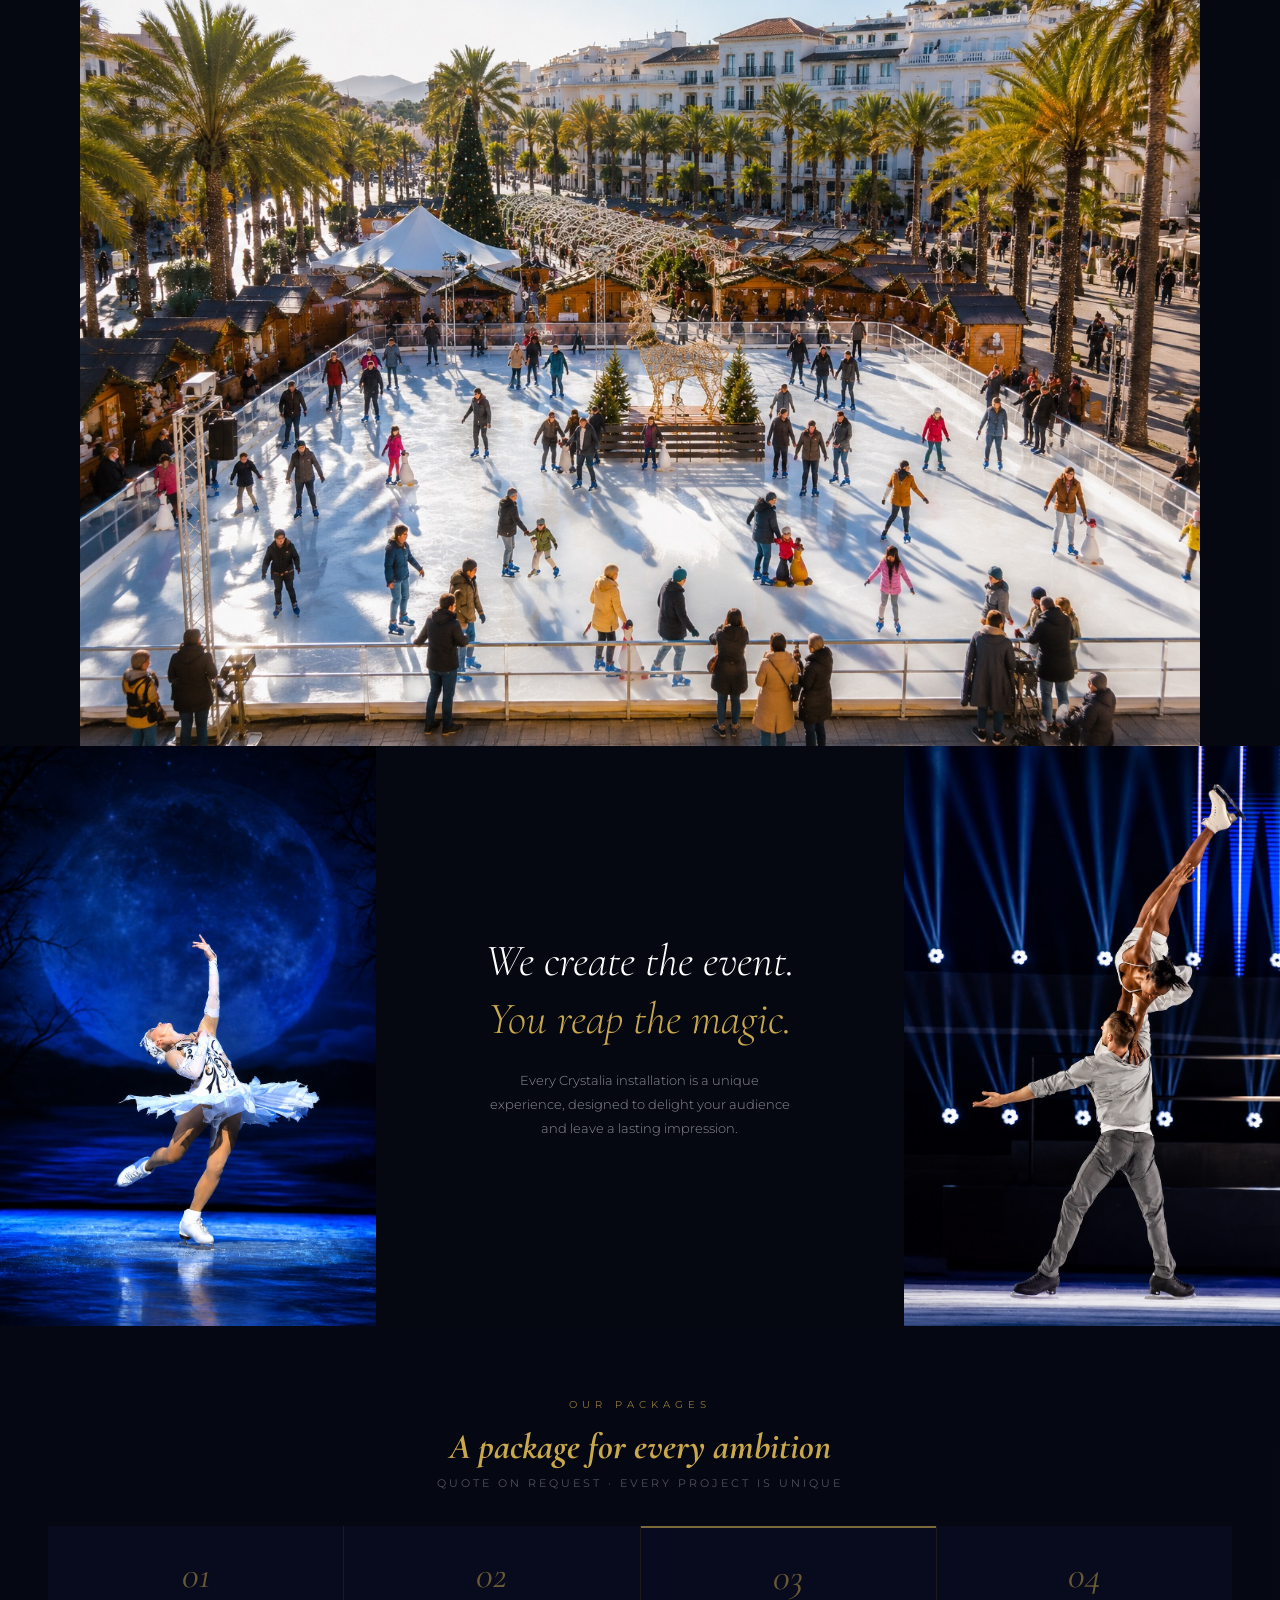
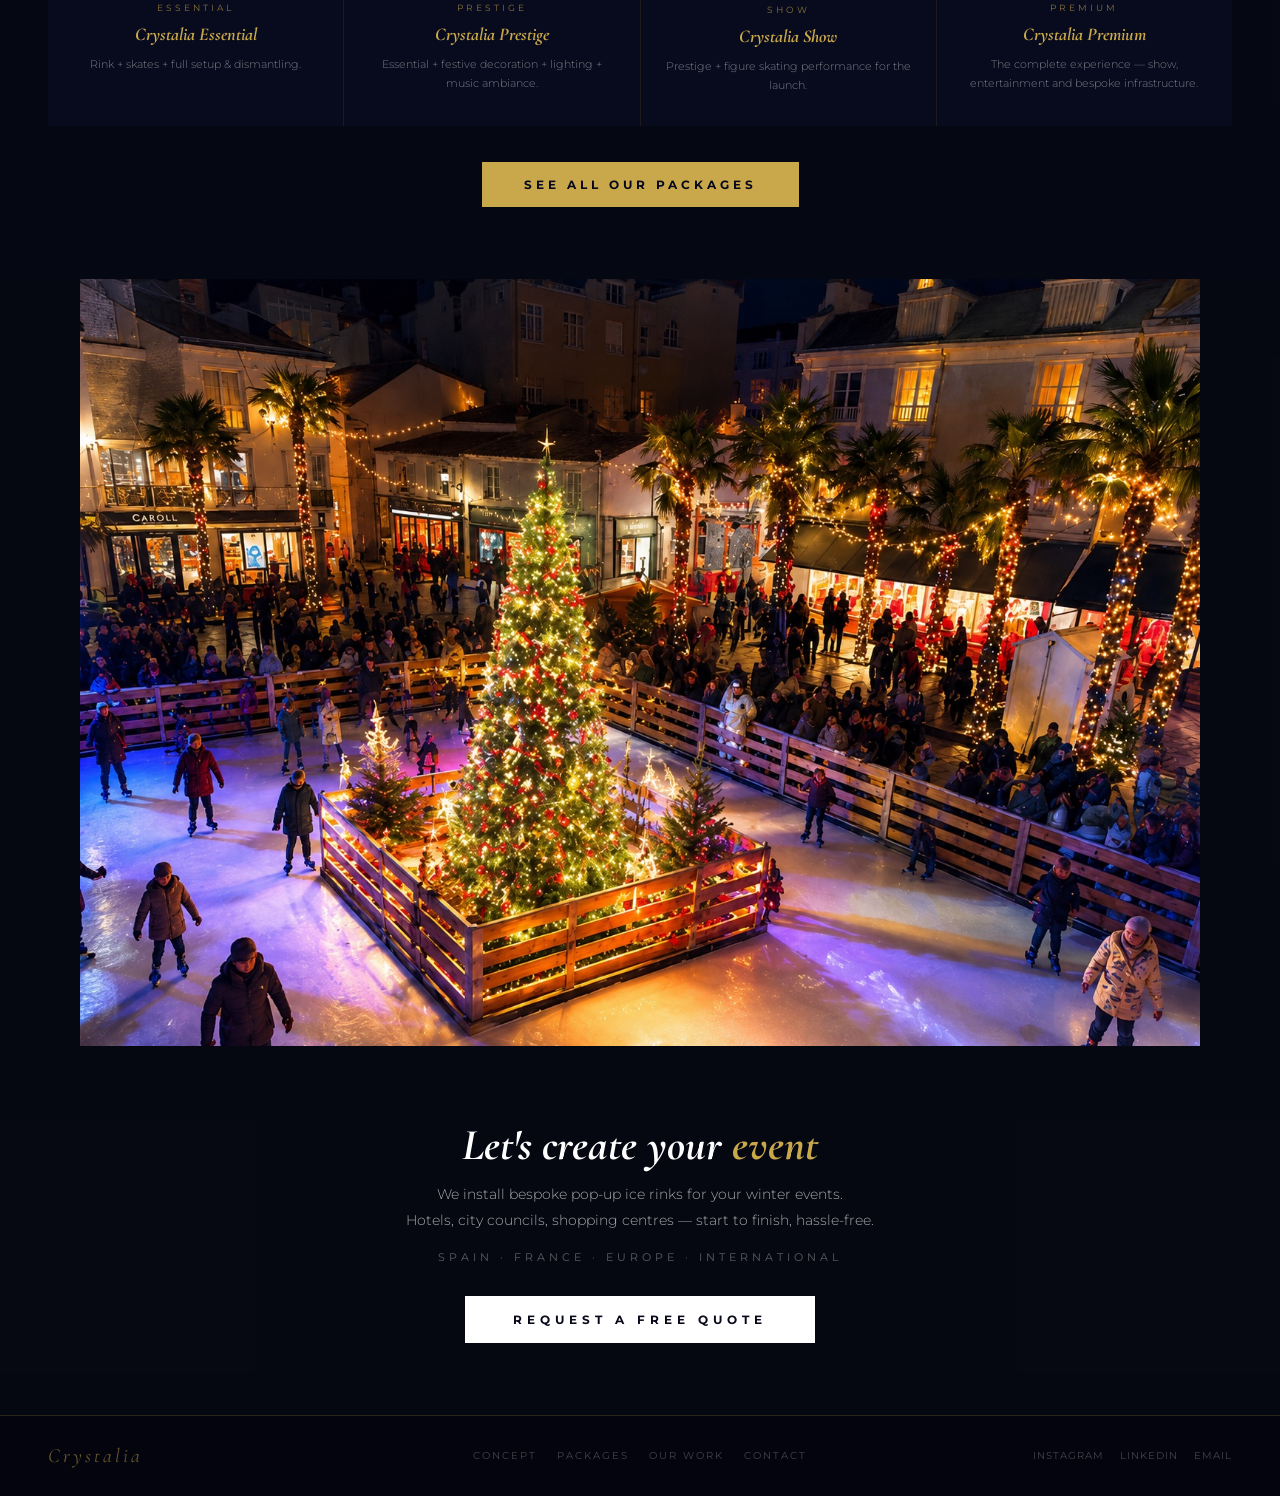
==== commit 8f238b44: "Add files via upload" ====
--- a/index.html
+++ b/index.html
@@ -179,16 +179,46 @@
     .nav-lang span { cursor: pointer; }
     .nav-lang span.active { color: var(--gold); font-weight: 700; }
 
+    /* ============================================
+       RESPONSIVE MOBILE — page d'accueil
+       ============================================ */
     @media (max-width: 768px) {
-      nav { padding: 14px 20px; }
-      .nav-links { display: none; }
+      .hero { height: 86vh; min-height: 520px; margin-top: 58px; }
+      .hero-top-tag { padding: 16px 20px 0; }
+      .tag-line { width: 40px; }
+      .tag-label { font-size: 10px; letter-spacing: 4px; }
+      .hero-text { padding: 14px 22px 0; }
+      .hero-text h1 { font-size: clamp(28px, 8vw, 38px); margin-bottom: 10px; }
+      .hero-text p { font-size: 13px; max-width: 320px; }
+
       .piliers { grid-template-columns: 1fr; }
-      .cibles-grid { grid-template-columns: 1fr; }
-      .formules-grid { grid-template-columns: 1fr 1fr; }
-      .section-trio { grid-template-columns: 1fr; }
+      .pilier { padding: 28px 24px; }
+
+      .section-dark { padding: 48px 24px; }
+      .section-dark h2 { margin-bottom: 26px; }
+      .cibles-grid { grid-template-columns: 1fr; gap: 12px; }
+
       .section-image { padding: 0 20px; }
-      footer { grid-template-columns: 1fr; gap: 16px; text-align: center; }
+
+      .section-trio { grid-template-columns: 1fr; min-height: auto; }
+      .trio-photo { height: 220px; }
+      .trio-text { padding: 36px 24px; }
+      .trio-text p { max-width: none; }
+
+      .formules { padding: 48px 20px; }
+      .formules-grid { grid-template-columns: 1fr 1fr; gap: 1px; }
+      .f-card { padding: 22px 14px; }
+
+      .section-cta { padding: 48px 24px; }
+      .section-cta .cta-desc { font-size: 13px; }
+
+      footer { grid-template-columns: 1fr; gap: 16px; text-align: center; padding: 32px 24px; }
       .footer-nav, .footer-social { justify-content: center; }
+    }
+
+    @media (max-width: 480px) {
+      .formules-grid { grid-template-columns: 1fr; }
+      .hero-text h1 { font-size: 26px; }
     }
   </style>
 </head>
@@ -211,7 +241,24 @@
       <span data-lang="en">EN</span>
       <span data-lang="es">ES</span>
     </div>
+    <button class="nav-burger" aria-label="Menu">
+      <span></span><span></span><span></span>
+    </button>
   </nav>
+
+  <!-- NAV MOBILE PANEL -->
+  <div class="nav-mobile-panel">
+    <a href="index.html" class="active" data-i18n="nav.accueil">Accueil</a>
+    <a href="concept.html" data-i18n="nav.concept">Concept</a>
+    <a href="formules.html" data-i18n="nav.formules">Formules</a>
+    <a href="realisations.html" data-i18n="nav.realisations">Réalisations</a>
+    <a href="contact.html" data-i18n="nav.contact">Contact</a>
+    <div class="nav-mobile-lang">
+      <span data-lang="fr">FR</span>
+      <span data-lang="en">EN</span>
+      <span data-lang="es">ES</span>
+    </div>
+  </div>
 
   <!-- HERO -->
   <div class="hero">
@@ -365,6 +412,7 @@
   </footer>
 
   <script src="i18n.js"></script>
+  <script src="nav-mobile.js"></script>
   <script>
     window.addEventListener('scroll', () => {
       document.querySelector('nav.main-nav').style.background = window.scrollY > 50
--- a/style.css
+++ b/style.css
@@ -30,9 +30,64 @@
 .nav-links { display: flex; gap: 28px; list-style: none; }
 .nav-links a { font-size: 11px; color: var(--gold); letter-spacing: 2px; text-transform: uppercase; font-weight: 600; text-decoration: none; transition: color 0.2s; }
 .nav-links a:hover, .nav-links a.active { color: #ffffff; }
-.nav-lang { display: flex; gap: 10px; }
+.nav-lang { display: flex; gap: 10px; align-items: center; }
 .nav-lang span { font-size: 11px; color: var(--text-faint); cursor: pointer; transition: color 0.2s; }
 .nav-lang span.active { color: var(--gold); }
+
+/* NAV — burger button (hidden on desktop) */
+.nav-burger {
+  display: none;
+  flex-direction: column;
+  justify-content: center;
+  gap: 5px;
+  width: 28px;
+  height: 24px;
+  background: none;
+  border: none;
+  cursor: pointer;
+  padding: 0;
+  z-index: 102;
+}
+.nav-burger span {
+  display: block;
+  width: 100%;
+  height: 1.5px;
+  background: var(--gold);
+  transition: transform 0.3s, opacity 0.3s;
+}
+.nav-burger.open span:nth-child(1) { transform: translateY(6.5px) rotate(45deg); }
+.nav-burger.open span:nth-child(2) { opacity: 0; }
+.nav-burger.open span:nth-child(3) { transform: translateY(-6.5px) rotate(-45deg); }
+
+/* NAV — mobile dropdown panel */
+.nav-mobile-panel {
+  display: none;
+  position: fixed;
+  top: 0; left: 0; right: 0;
+  background: rgba(6,8,20,0.99);
+  border-bottom: var(--border-gold);
+  z-index: 101;
+  padding: 90px 32px 32px;
+  flex-direction: column;
+  gap: 26px;
+  transform: translateY(-100%);
+  transition: transform 0.35s ease;
+  max-height: 100vh;
+  overflow-y: auto;
+}
+.nav-mobile-panel.open { transform: translateY(0); }
+.nav-mobile-panel a {
+  font-size: 14px;
+  color: var(--gold);
+  letter-spacing: 3px;
+  text-transform: uppercase;
+  font-weight: 600;
+  text-decoration: none;
+}
+.nav-mobile-panel a.active { color: #fff; }
+.nav-mobile-lang { display: flex; gap: 18px; margin-top: 8px; padding-top: 22px; border-top: var(--border-gold); }
+.nav-mobile-lang span { font-size: 13px; color: var(--text-faint); letter-spacing: 2px; cursor: pointer; }
+.nav-mobile-lang span.active { color: var(--gold); }
 
 /* PAGE HERO */
 .page-hero { position: relative; height: 320px; overflow: hidden; margin-top: 64px; }
@@ -70,10 +125,48 @@
 .cta-inner h2 em { color: var(--gold); }
 .cta-inner p { font-size: 11px; color: rgba(255,255,255,0.35); letter-spacing: 3px; text-transform: uppercase; margin-bottom: 28px; font-weight: 300; }
 
-/* RESPONSIVE */
+/* ============================================
+   RESPONSIVE — TABLETTE (≤ 1024px)
+   ============================================ */
+@media (max-width: 1024px) {
+  nav.main-nav { padding: 16px 32px; }
+  .nav-links { gap: 20px; }
+}
+
+/* ============================================
+   RESPONSIVE — MOBILE (≤ 768px)
+   ============================================ */
 @media (max-width: 768px) {
   nav.main-nav { padding: 14px 20px; }
+  .nav-logo-main { font-size: 22px; letter-spacing: 4px; }
+  .nav-logo-sub { font-size: 7px; letter-spacing: 4px; }
+
+  /* hide desktop nav, show burger */
   .nav-links { display: none; }
-  footer { grid-template-columns: 1fr; gap: 16px; text-align: center; }
-  .footer-nav, .footer-social { justify-content: center; }
+  .nav-lang { display: none; }
+  .nav-burger { display: flex; }
+  .nav-mobile-panel { display: flex; }
+
+  .page-hero { height: 240px; margin-top: 60px; }
+  .page-hero-content { padding: 24px; }
+  .page-hero-content h1 { font-size: clamp(26px, 7vw, 34px); }
+  .page-hero-content p { font-size: 12px; }
+
+  .btn-white, .btn-gold { padding: 14px 32px; font-size: 10px; letter-spacing: 3px; width: 100%; text-align: center; }
+
+  footer { grid-template-columns: 1fr; gap: 18px; text-align: center; padding: 32px 24px; }
+  .footer-nav, .footer-social { justify-content: center; flex-wrap: wrap; }
+
+  .cta-section { min-height: 220px; }
+  .cta-inner { padding: 40px 24px; }
+  .cta-inner p { letter-spacing: 2px; margin-bottom: 22px; }
 }
+
+/* ============================================
+   RESPONSIVE — PETIT MOBILE (≤ 380px)
+   ============================================ */
+@media (max-width: 380px) {
+  nav.main-nav { padding: 12px 16px; }
+  .nav-logo-main { font-size: 19px; }
+  .page-hero-content h1 { font-size: 24px; }
+}
